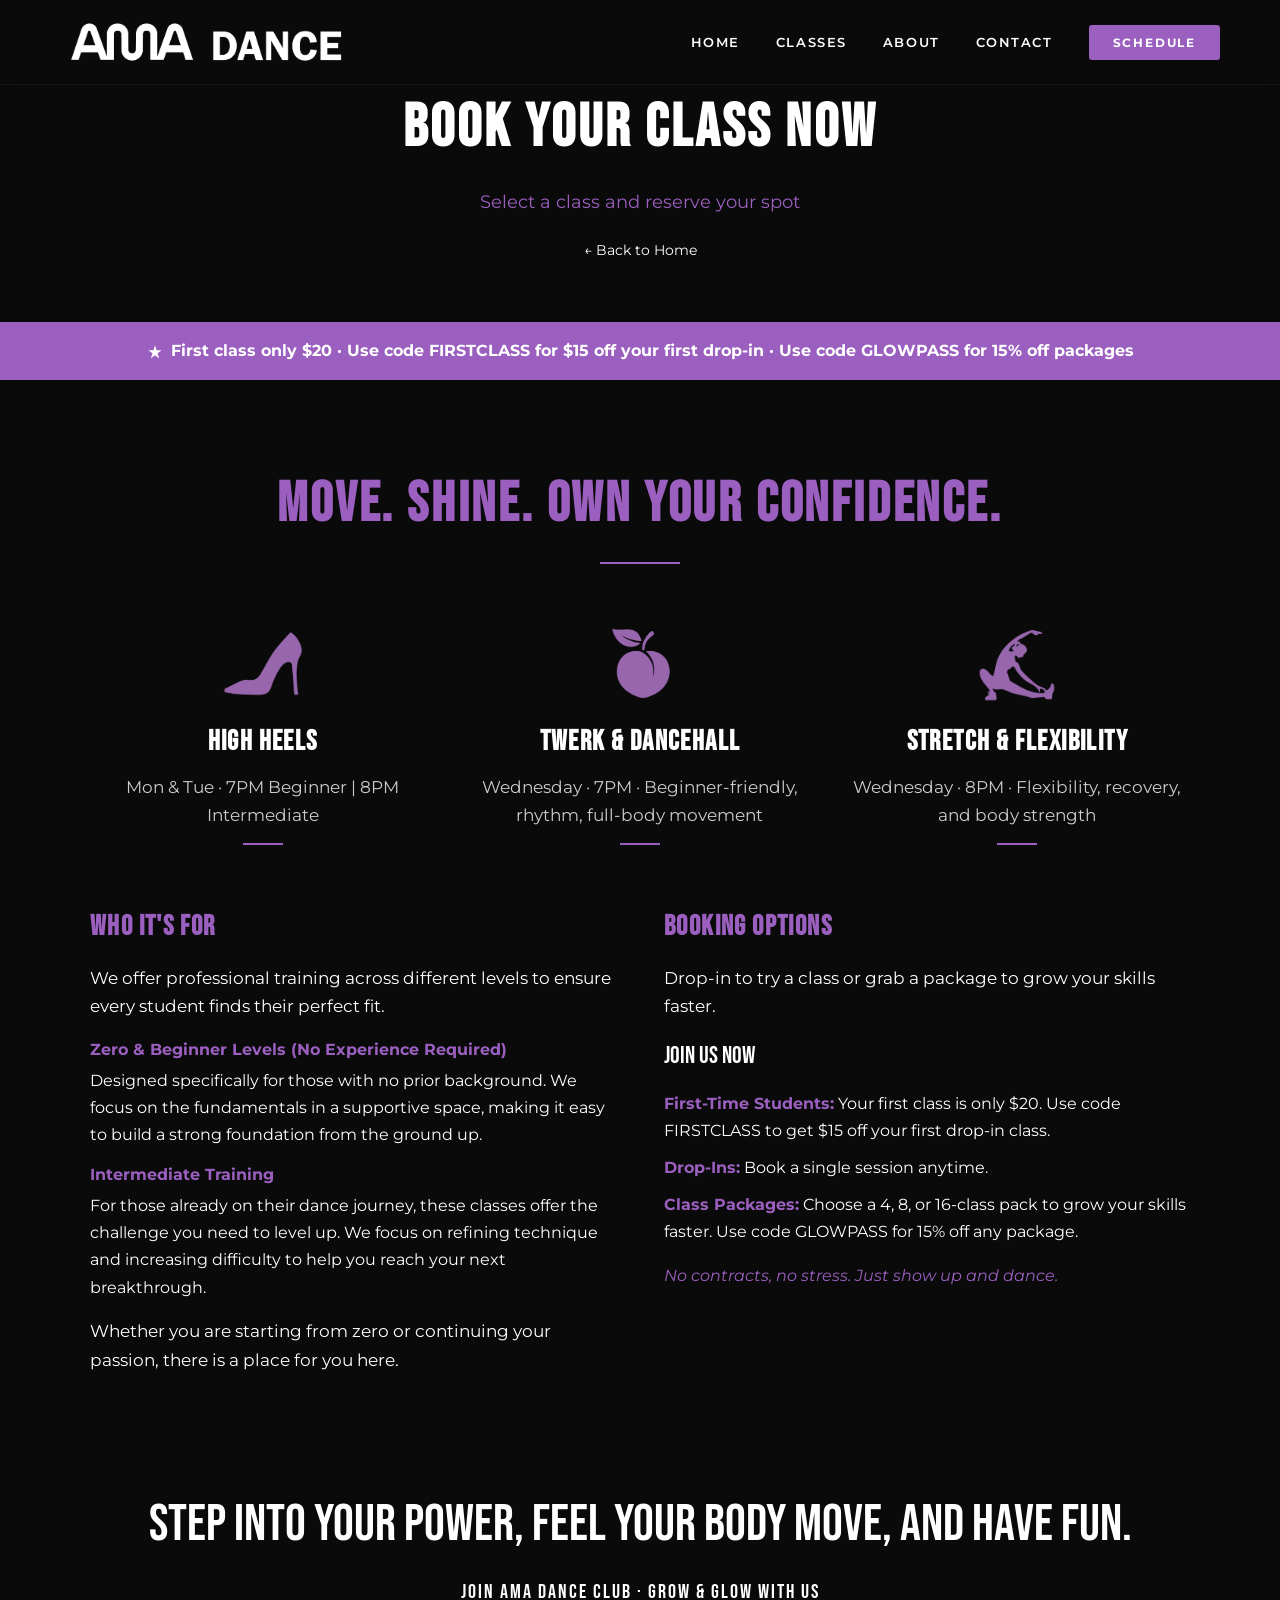
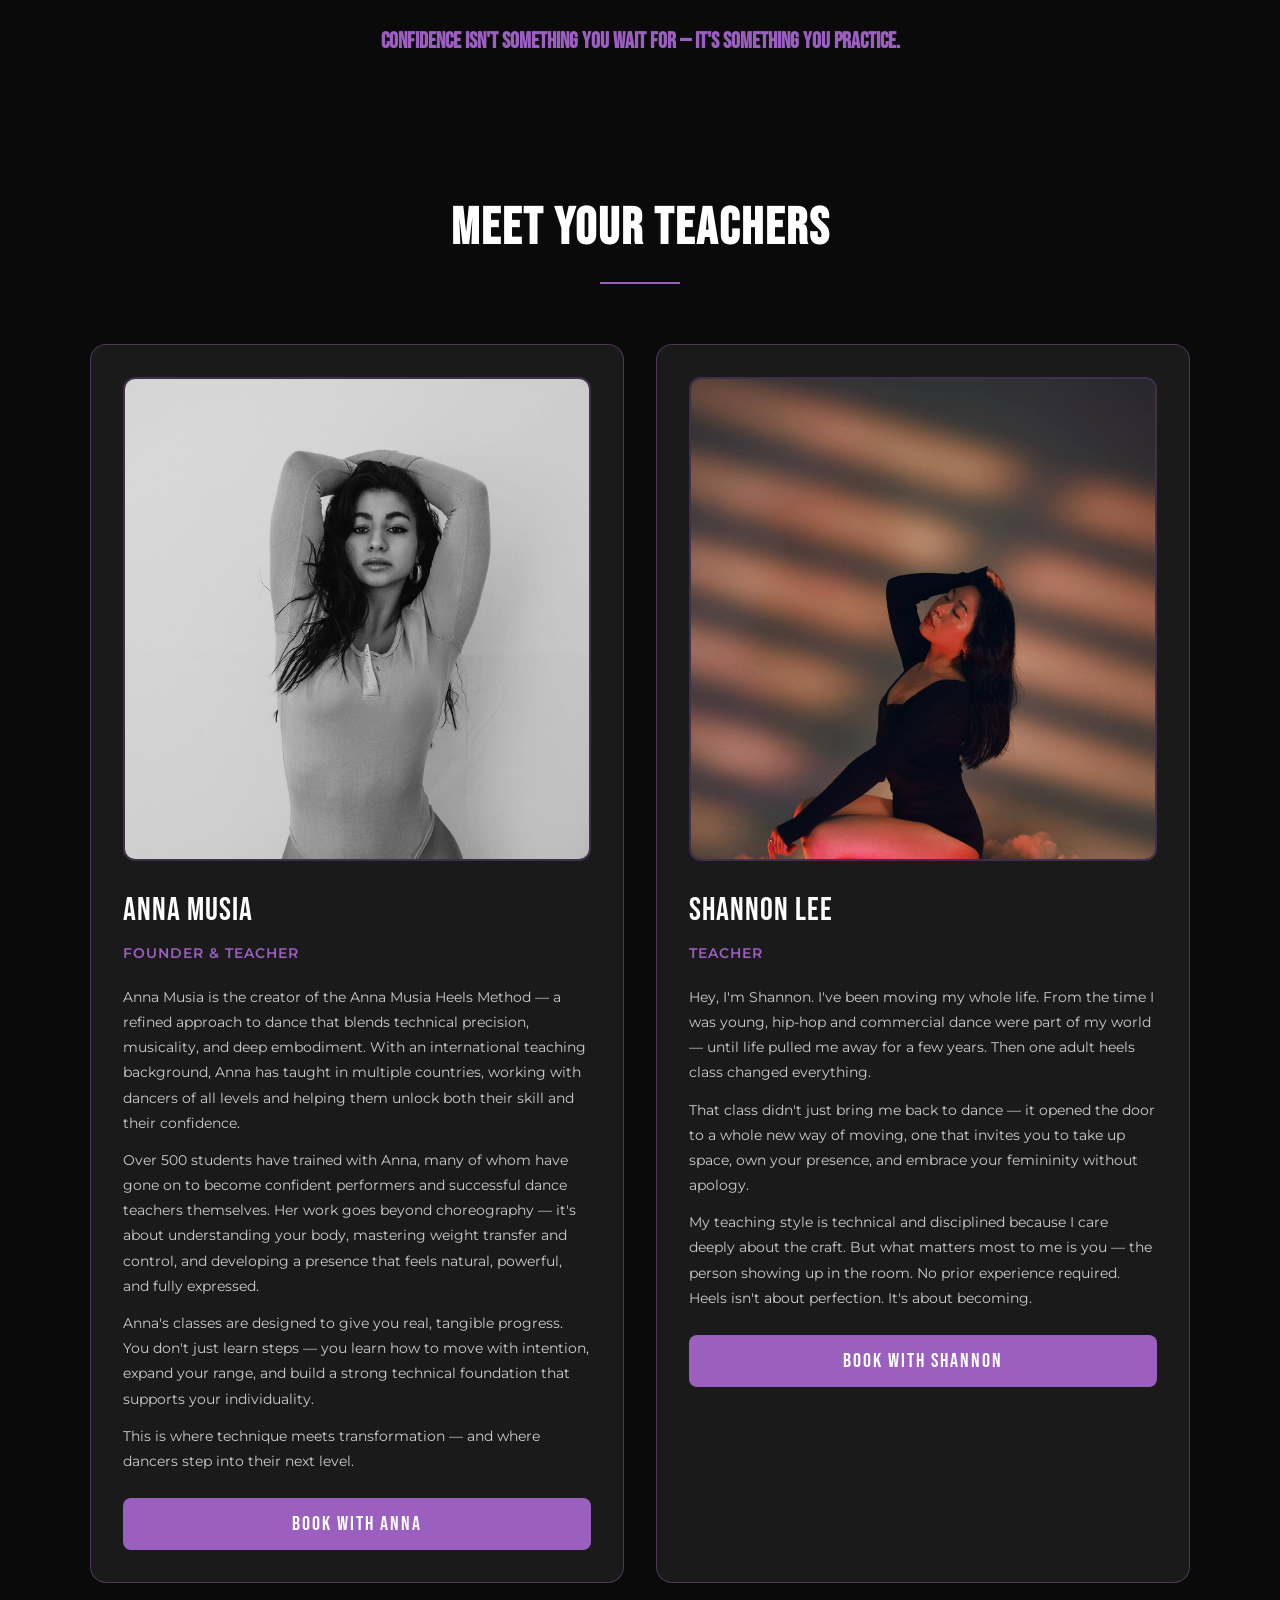
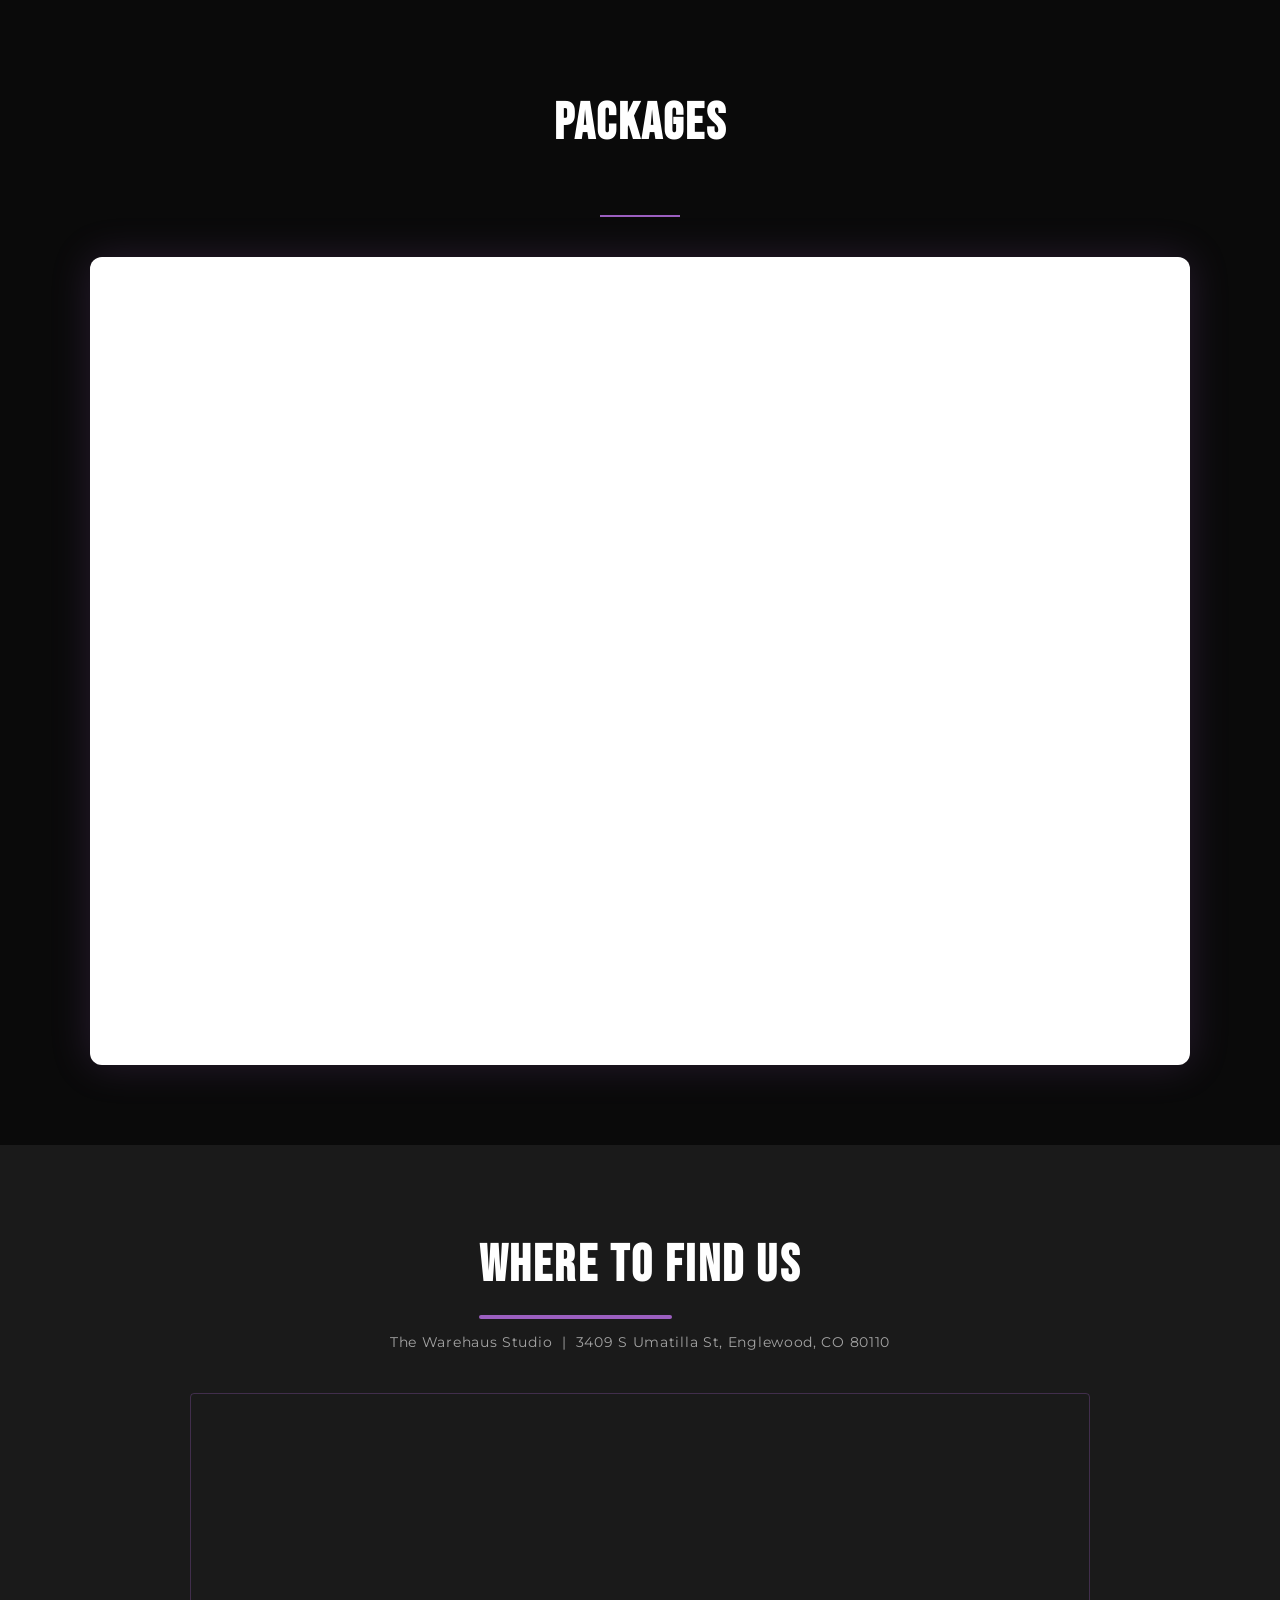
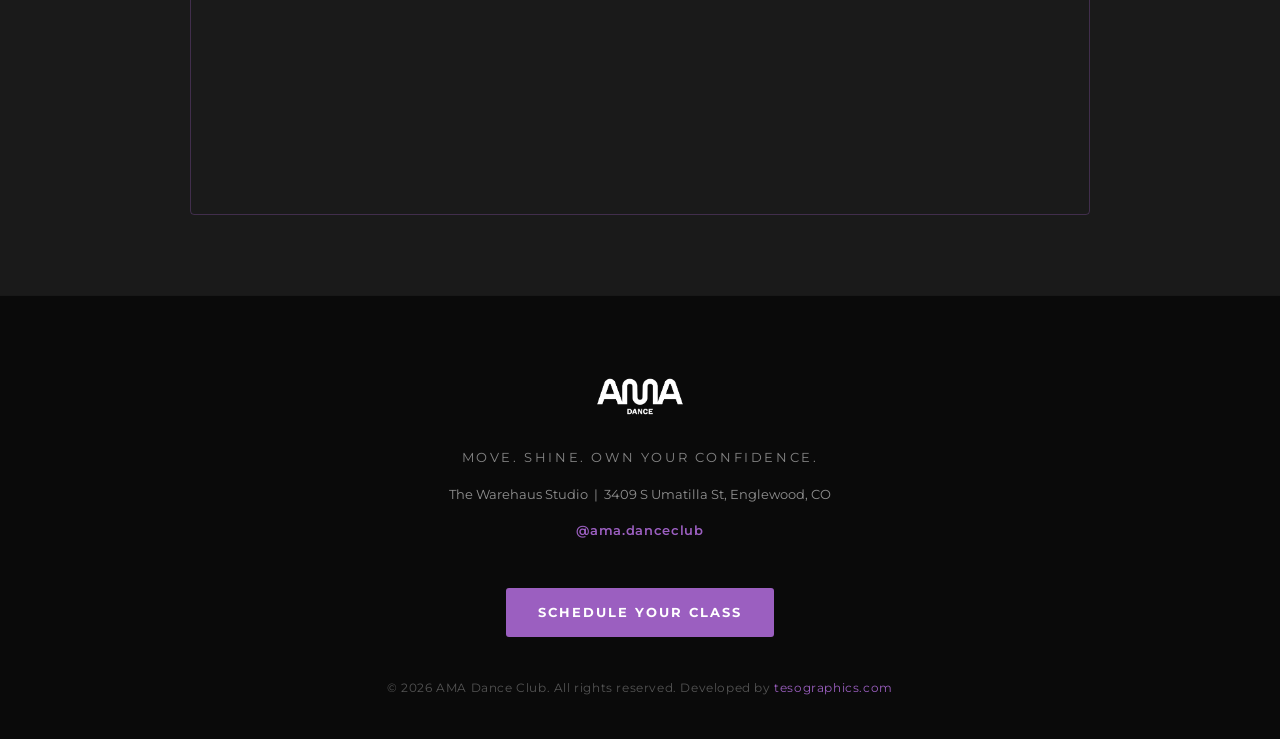
==== schedule.html @ 66df2973 "Fix teacher card photo sizing" ====
<!DOCTYPE html>
<html lang="en">
<head>
  <!-- Google tag (gtag.js) -->
  <script async src="https://www.googletagmanager.com/gtag/js?id=G-9VJ9X3PDHH"></script>
  <script>
    window.dataLayer = window.dataLayer || [];
    function gtag(){dataLayer.push(arguments);}
    gtag('js', new Date());
    gtag('config', 'G-9VJ9X3PDHH');
  </script>
  <meta charset="UTF-8" />
  <meta name="viewport" content="width=device-width, initial-scale=1.0" />
  <meta name="description" content="AMA Dance Schedule & Pricing — Book your High Heels, Twerk, Dancehall or Stretch class in Englewood, CO." />
  <title>Schedule & Pricing | AMA Dance</title>
  <link rel="icon" type="image/png" href="assets/AMA LOGO WHITE.png" />
  <link rel="preconnect" href="https://fonts.googleapis.com" />
  <link rel="preconnect" href="https://fonts.gstatic.com" crossorigin />
  <link href="https://fonts.googleapis.com/css2?family=Bebas+Neue&family=Montserrat:wght@300;400;500;600;700&display=swap" rel="stylesheet" />
  <link rel="stylesheet" href="css/style.css" />
</head>
<body>

  <!-- ========================
       NAVBAR
  ========================= -->
  <nav class="navbar" id="navbar">
    <a class="nav-logo" href="index.html">
      <img src="assets/AMA LOGO WHITE 1line.png" alt="AMA Dance" class="logo-desktop">
      <img src="assets/AMA LOGO WHITE.png" alt="AMA Dance" class="logo-mobile">
    </a>
    <ul class="nav-links" id="navLinks">
      <li><a href="index.html#home">Home</a></li>
      <li><a href="index.html#classes">Classes</a></li>
      <li><a href="index.html#about">About</a></li>
      <li><a href="index.html#contact">Contact</a></li>
      <li><a href="schedule.html" class="btn-schedule">Schedule</a></li>
    </ul>
    <div class="hamburger" id="hamburger" aria-label="Open menu" role="button" tabindex="0">
      <span></span>
      <span></span>
      <span></span>
    </div>
  </nav>

  <!-- ========================
       HERO SECTION
  ========================= -->
  <div style="background:#0a0a0a; text-align:center; padding:80px 20px 60px;">
    <h1 style="font-family:'Bebas Neue',sans-serif; color:#fff; font-size:60px; margin:0 0 12px;">BOOK YOUR CLASS NOW</h1>
    <p style="font-family:'Montserrat',sans-serif; color:#9b5fc0; font-size:18px; margin:0 0 20px;">Select a class and reserve your spot</p>
    <a href="index.html" style="font-family:'Montserrat',sans-serif; color:#fff; font-size:14px; text-decoration:none;">← Back to Home</a>
  </div>

  <!-- ========================
       PROMO BANNER
  ========================= -->
  <div style="background:#9b5fc0; text-align:center; padding:16px 20px;">
    <p style="font-family:'Montserrat',sans-serif; color:#fff; font-weight:700; font-size:16px; margin:0;"><svg xmlns="http://www.w3.org/2000/svg" viewBox="0 0 24 24" width="16" height="16" fill="white" style="vertical-align:middle; margin-right:8px;">
  <path d="M12 2l2.4 7.4H22l-6.2 4.5 2.4 7.4L12 17l-6.2 4.3 2.4-7.4L2 9.4h7.6z"/>
</svg>First class only $20 · Use code FIRSTCLASS for $15 off your first drop-in · Use code GLOWPASS for 15% off packages</p>
  </div>

  <!-- ========================
       INFO SECTION
  ========================= -->
  <style>
    .info-tagline { font-size: 56px; }
    .info-col-title { font-size: 28px; }
    .info-col-body { font-size: 17px; }
    .info-row3-title { font-size: 28px; }
    .info-row3-body { font-size: 17px; }
    .info-closing-large { font-size: 52px; }
    @media (max-width: 640px) {
      .info-tagline { font-size: 36px; }
      .info-col-title { font-size: 22px; }
      .info-col-body { font-size: 15px; }
      .info-row3-title { font-size: 22px; }
      .info-row3-body { font-size: 15px; }
      .info-closing-large { font-size: 32px; }
    }
  </style>

  <section style="background:#0a0a0a; padding:80px 40px;">
    <div style="max-width:1100px; margin:0 auto;">

      <!-- Row 1: Tagline -->
      <div style="text-align:center; margin-bottom:60px;">
        <h2 class="info-tagline" style="font-family:'Bebas Neue',sans-serif; color:#9b5fc0; margin:0 0 12px;">Move. Shine. Own Your Confidence.</h2>
        <div style="width:80px; height:2px; background:#9b5fc0; margin:0 auto;"></div>
      </div>

      <!-- Row 2: Three class columns -->
      <div style="display:flex; gap:32px; margin-bottom:60px; flex-wrap:wrap;">

        <div style="flex:1; min-width:220px; text-align:center;">
          <div style="margin-bottom:16px; display:flex; justify-content:center;">
            <img src="assets/HIGH HEELS.png" alt="High Heels" class="class-icon">
          </div>
          <h3 class="info-col-title" style="font-family:'Bebas Neue',sans-serif; color:#fff; margin:0 0 10px;">HIGH HEELS</h3>
          <p class="info-col-body" style="font-family:'Montserrat',sans-serif; font-weight:400; color:#ccc; margin:0 0 14px;">Mon &amp; Tue · 7PM Beginner | 8PM Intermediate</p>
          <div style="width:40px; height:2px; background:#9b5fc0; margin:0 auto;"></div>
        </div>

        <div style="flex:1; min-width:220px; text-align:center;">
          <div style="margin-bottom:16px; display:flex; justify-content:center;">
            <img src="assets/TWERK & DANCEHALL.png" alt="Twerk and Dancehall" class="class-icon">
          </div>
          <h3 class="info-col-title" style="font-family:'Bebas Neue',sans-serif; color:#fff; margin:0 0 10px;">TWERK &amp; DANCEHALL</h3>
          <p class="info-col-body" style="font-family:'Montserrat',sans-serif; font-weight:400; color:#ccc; margin:0 0 14px;">Wednesday · 7PM · Beginner-friendly, rhythm, full-body movement</p>
          <div style="width:40px; height:2px; background:#9b5fc0; margin:0 auto;"></div>
        </div>

        <div style="flex:1; min-width:220px; text-align:center;">
          <div style="margin-bottom:16px; display:flex; justify-content:center;">
            <img src="assets/STRETCH & FLEXIBILITY.png" alt="Stretch and Flexibility" class="class-icon">
          </div>
          <h3 class="info-col-title" style="font-family:'Bebas Neue',sans-serif; color:#fff; margin:0 0 10px;">STRETCH &amp; FLEXIBILITY</h3>
          <p class="info-col-body" style="font-family:'Montserrat',sans-serif; font-weight:400; color:#ccc; margin:0 0 14px;">Wednesday · 8PM · Flexibility, recovery, and body strength</p>
          <div style="width:40px; height:2px; background:#9b5fc0; margin:0 auto;"></div>
        </div>

      </div>

      <!-- Row 3: Two columns -->
      <div style="display:flex; gap:48px; margin-bottom:60px; flex-wrap:wrap;">

        <div style="flex:1; min-width:240px;">
          <h4 class="info-row3-title" style="font-family:'Bebas Neue',sans-serif; color:#9b5fc0; margin:0 0 14px;">WHO IT'S FOR</h4>
          <p class="info-row3-body" style="font-family:'Montserrat',sans-serif; font-weight:400; color:#fff; line-height:1.7; margin:0 0 16px;">We offer professional training across different levels to ensure every student finds their perfect fit.</p>
          <ul style="list-style:none; padding:0; margin:0 0 16px;">
            <li style="margin-bottom:14px;">
              <span style="font-family:'Montserrat',sans-serif; font-weight:700; color:#9b5fc0;">Zero &amp; Beginner Levels (No Experience Required)</span>
              <p style="font-family:'Montserrat',sans-serif; font-weight:400; color:#fff; line-height:1.7; margin:4px 0 0;">Designed specifically for those with no prior background. We focus on the fundamentals in a supportive space, making it easy to build a strong foundation from the ground up.</p>
            </li>
            <li style="margin-bottom:14px;">
              <span style="font-family:'Montserrat',sans-serif; font-weight:700; color:#9b5fc0;">Intermediate Training</span>
              <p style="font-family:'Montserrat',sans-serif; font-weight:400; color:#fff; line-height:1.7; margin:4px 0 0;">For those already on their dance journey, these classes offer the challenge you need to level up. We focus on refining technique and increasing difficulty to help you reach your next breakthrough.</p>
            </li>
          </ul>
          <p class="info-row3-body" style="font-family:'Montserrat',sans-serif; font-weight:400; color:#fff; line-height:1.7; margin:0;">Whether you are starting from zero or continuing your passion, there is a place for you here.</p>
        </div>

        <div style="flex:1; min-width:240px;">
          <h4 class="info-row3-title" style="font-family:'Bebas Neue',sans-serif; color:#9b5fc0; margin:0 0 14px;">BOOKING OPTIONS</h4>
          <p class="info-row3-body" style="font-family:'Montserrat',sans-serif; font-weight:400; color:#fff; line-height:1.7; margin:0 0 16px;">Drop-in to try a class or grab a package to grow your skills faster.</p>
          <p style="font-family:'Bebas Neue',sans-serif; color:#fff; font-size:24px; margin:0 0 14px;">JOIN US NOW</p>
          <ul style="list-style:none; padding:0; margin:0 0 16px;">
            <li style="margin-bottom:10px; font-family:'Montserrat',sans-serif; color:#fff; line-height:1.7;">
              <span style="font-weight:700; color:#9b5fc0;">First-Time Students:</span> Your first class is only $20. Use code FIRSTCLASS to get $15 off your first drop-in class.
            </li>
            <li style="margin-bottom:10px; font-family:'Montserrat',sans-serif; color:#fff; line-height:1.7;">
              <span style="font-weight:700; color:#9b5fc0;">Drop-Ins:</span> Book a single session anytime.
            </li>
            <li style="margin-bottom:10px; font-family:'Montserrat',sans-serif; color:#fff; line-height:1.7;">
              <span style="font-weight:700; color:#9b5fc0;">Class Packages:</span> Choose a 4, 8, or 16-class pack to grow your skills faster. Use code GLOWPASS for 15% off any package.
            </li>
          </ul>
          <p style="font-family:'Montserrat',sans-serif; font-style:italic; color:#9b5fc0; line-height:1.7; margin:0;">No contracts, no stress. Just show up and dance.</p>
        </div>

      </div>

      <!-- Row 4: Closing statement -->
      <div style="background:#0a0a0a; text-align:center; padding:48px 20px; margin:0 -40px -80px;">
        <p class="info-closing-large" style="font-family:'Bebas Neue',sans-serif; color:#fff; margin:0 0 10px;">Step into your power, feel your body move, and have fun.</p>
        <p style="font-family:'Bebas Neue',sans-serif; color:#fff; font-size:20px; letter-spacing:2px; margin:0 0 16px;">JOIN AMA DANCE CLUB · GROW &amp; GLOW WITH US</p>
        <p style="font-family:'Bebas Neue',sans-serif; color:#9b5fc0; font-size:22px; font-weight:700; margin:0;">CONFIDENCE ISN'T SOMETHING YOU WAIT FOR — IT'S SOMETHING YOU PRACTICE.</p>
      </div>

    </div>
  </section>

  <!-- ========================
       MEET YOUR TEACHERS
  ========================= -->
  <style>
    .teachers-section {
      background: #0a0a0a;
      padding: 80px 40px 40px;
    }
    .teachers-title {
      font-family: 'Bebas Neue', sans-serif;
      color: #fff;
      font-size: 52px;
      text-align: center;
      margin: 0 0 12px;
      letter-spacing: 2px;
    }
    .teachers-divider {
      width: 80px;
      height: 2px;
      background: #9b5fc0;
      margin: 0 auto 60px;
    }
    .teachers-grid {
      display: flex;
      gap: 32px;
      max-width: 1100px;
      margin: 0 auto;
      flex-wrap: wrap;
    }
    .teacher-card {
      flex: 1;
      min-width: 280px;
      background: #1a1a1a;
      border: 1px solid rgba(155, 95, 192, 0.4);
      border-radius: 16px;
      overflow: visible;
      display: flex;
      flex-direction: column;
    }
    .teacher-card-inner {
      padding: 32px;
    }
    .teacher-photo-wrap {
      width: 100%;
      overflow: hidden;
      border-radius: 12px;
      margin-bottom: 24px;
      border: 2px solid rgba(155, 95, 192, 0.3);
      transition: box-shadow 0.3s ease;
    }
    .teacher-photo-wrap:hover {
      box-shadow: 0 0 20px rgba(155, 95, 192, 0.5);
    }
    .teacher-photo-wrap img {
      width: 100%;
      height: 480px;
      object-fit: cover;
      object-position: center top;
      display: block;
    }
    .teacher-name {
      font-family: 'Bebas Neue', sans-serif;
      color: #fff;
      font-size: 32px;
      margin: 0 0 6px;
      letter-spacing: 1px;
    }
    .teacher-label {
      font-family: 'Montserrat', sans-serif;
      color: #9b5fc0;
      font-size: 14px;
      font-weight: 600;
      text-transform: uppercase;
      letter-spacing: 1px;
      margin: 0 0 20px;
    }
    .teacher-bio {
      font-family: 'Montserrat', sans-serif;
      color: #ccc;
      font-size: 14px;
      line-height: 1.8;
      margin: 0 0 12px;
    }
    .teacher-btn {
      display: block;
      width: 100%;
      padding: 14px;
      background: #9b5fc0;
      color: #fff;
      font-family: 'Bebas Neue', sans-serif;
      font-size: 20px;
      letter-spacing: 2px;
      text-align: center;
      border: none;
      border-radius: 8px;
      cursor: pointer;
      margin-top: 24px;
      transition: background 0.2s ease;
    }
    .teacher-btn:hover {
      background: #7d4aa0;
    }
    .teacher-embed-wrap {
      max-height: 0;
      overflow: hidden;
      transition: max-height 0.5s ease;
      border-top: 0px solid rgba(155, 95, 192, 0.3);
    }
    .teacher-embed-wrap.open {
      max-height: 900px;
      border-top: 1px solid rgba(155, 95, 192, 0.3);
    }
    .teacher-embed-wrap iframe {
      display: block;
    }
    .packages-section {
      background: #0a0a0a;
      padding: 60px 40px 80px;
    }
    .packages-title {
      font-family: 'Bebas Neue', sans-serif;
      color: #fff;
      font-size: 52px;
      text-align: center;
      margin: 0 0 12px;
      letter-spacing: 2px;
    }
    .packages-divider {
      width: 80px;
      height: 2px;
      background: #9b5fc0;
      margin: 0 auto 40px;
    }
    @media (max-width: 640px) {
      .teachers-section { padding: 60px 20px 30px; }
      .teachers-title { font-size: 36px; }
      .packages-section { padding: 40px 20px 60px; }
      .packages-title { font-size: 36px; }
    }
  </style>

  <section class="teachers-section">
    <h2 class="teachers-title">MEET YOUR TEACHERS</h2>
    <div class="teachers-divider"></div>
    <div class="teachers-grid">

      <!-- Anna's Card -->
      <div class="teacher-card">
        <div class="teacher-card-inner">
          <div class="teacher-photo-wrap">
            <img src="assets/media/founder-a.jpeg" alt="Anna Musia" />
          </div>
          <p class="teacher-name">Anna Musia</p>
          <p class="teacher-label">Founder &amp; Teacher</p>
          <p class="teacher-bio">Anna Musia is the creator of the Anna Musia Heels Method — a refined approach to dance that blends technical precision, musicality, and deep embodiment. With an international teaching background, Anna has taught in multiple countries, working with dancers of all levels and helping them unlock both their skill and their confidence.</p>
          <p class="teacher-bio">Over 500 students have trained with Anna, many of whom have gone on to become confident performers and successful dance teachers themselves. Her work goes beyond choreography — it's about understanding your body, mastering weight transfer and control, and developing a presence that feels natural, powerful, and fully expressed.</p>
          <p class="teacher-bio">Anna's classes are designed to give you real, tangible progress. You don't just learn steps — you learn how to move with intention, expand your range, and build a strong technical foundation that supports your individuality.</p>
          <p class="teacher-bio">This is where technique meets transformation — and where dancers step into their next level.</p>
          <button class="teacher-btn" onclick="toggleEmbed('anna')">BOOK WITH ANNA</button>
        </div>
        <div class="teacher-embed-wrap" id="embed-anna">
          <iframe src="https://app.acuityscheduling.com/schedule.php?owner=38495537&calendarID=13605574&ref=embedded_csp" title="Schedule Appointment" width="100%" height="800" frameBorder="0" allow="payment"></iframe>
          <script src="https://embed.acuityscheduling.com/js/embed.js" type="text/javascript"></script>
        </div>
      </div>

      <!-- Shannon's Card -->
      <div class="teacher-card">
        <div class="teacher-card-inner">
          <div class="teacher-photo-wrap">
            <img src="assets/media/shannon-lee.jpeg" alt="Shannon Lee" />
          </div>
          <p class="teacher-name">Shannon Lee</p>
          <p class="teacher-label">Teacher</p>
          <p class="teacher-bio">Hey, I'm Shannon. I've been moving my whole life. From the time I was young, hip-hop and commercial dance were part of my world — until life pulled me away for a few years. Then one adult heels class changed everything.</p>
          <p class="teacher-bio">That class didn't just bring me back to dance — it opened the door to a whole new way of moving, one that invites you to take up space, own your presence, and embrace your femininity without apology.</p>
          <p class="teacher-bio">My teaching style is technical and disciplined because I care deeply about the craft. But what matters most to me is you — the person showing up in the room. No prior experience required. Heels isn't about perfection. It's about becoming.</p>
          <button class="teacher-btn" onclick="toggleEmbed('shannon')">BOOK WITH SHANNON</button>
        </div>
        <div class="teacher-embed-wrap" id="embed-shannon">
          <iframe src="https://app.acuityscheduling.com/schedule.php?owner=38495537&calendarID=14054407&ref=embedded_csp" title="Schedule Appointment" width="100%" height="800" frameBorder="0" allow="payment"></iframe>
          <script src="https://embed.acuityscheduling.com/js/embed.js" type="text/javascript"></script>
        </div>
      </div>

    </div>
  </section>

  <script>
    function toggleEmbed(teacher) {
      var anna = document.getElementById('embed-anna');
      var shannon = document.getElementById('embed-shannon');
      if (teacher === 'anna') {
        var isOpen = anna.classList.contains('open');
        anna.classList.toggle('open', !isOpen);
        shannon.classList.remove('open');
      } else {
        var isOpen = shannon.classList.contains('open');
        shannon.classList.toggle('open', !isOpen);
        anna.classList.remove('open');
      }
    }
  </script>

  <!-- ========================
       PACKAGES
  ========================= -->
  <section class="packages-section">
    <h2 class="packages-title">PACKAGES</h2>
    <div class="packages-divider"></div>
    <div style="max-width:1100px; margin:0 auto; background:#fff; border-radius:12px; box-shadow:0 0 40px rgba(155,95,192,0.2); overflow:hidden;">
      <iframe src="https://app.acuityscheduling.com/catalog.php?owner=38495537" width="100%" height="800" frameBorder="0" allow="payment"></iframe>
      <script src="https://embed.acuityscheduling.com/js/embed.js" type="text/javascript"></script>
    </div>
  </section>

  <!-- ========================
       LOCATION
  ========================= -->
  <section class="location-section fade-in">
    <h2 class="accent-underline">Where to Find Us</h2>
    <p class="location-address">The Warehaus Studio &nbsp;|&nbsp; 3409 S Umatilla St, Englewood, CO 80110</p>
    <div class="map-embed">
      <iframe
        src="https://www.google.com/maps/embed?pb=!1m18!1m12!1m3!1d3073.5!2d-105.0089!3d39.6461!2m3!1f0!2f0!3f0!3m2!1i1024!2i768!4f13.1!3m3!1m2!1s0x0%3A0x0!2s3409+S+Umatilla+St%2C+Englewood%2C+CO+80110!5e0!3m2!1sen!2sus!4v1"
        width="100%"
        height="400"
        style="border:0; border-radius:12px;"
        allowfullscreen=""
        loading="lazy"
        referrerpolicy="no-referrer-when-downgrade"
        title="The Warehaus Studio location">
      </iframe>
    </div>
  </section>

  <!-- ========================
       FOOTER
  ========================= -->
  <footer class="footer">
    <img src="assets/AMA LOGO WHITE.png" alt="AMA Dance" class="footer-logo" />
    <p class="footer-tagline">Move. Shine. Own Your Confidence.</p>
    <p class="footer-location">The Warehaus Studio &nbsp;|&nbsp; 3409 S Umatilla St, Englewood, CO</p>
    <a href="https://www.instagram.com/ama.danceclub/" target="_blank" rel="noopener noreferrer" class="footer-ig">@ama.danceclub</a>
    <br />
    <a href="schedule.html" class="btn btn-primary" style="margin-top:20px;">Schedule Your Class</a>
    <p class="footer-copy">© 2026 AMA Dance Club. All rights reserved. Developed by <a href="https://tesographics.com" target="_blank" rel="noopener noreferrer" style="color:#9b5fc0;">tesographics.com</a></p>
  </footer>

  <script src="js/main.js"></script>
</body>
</html>
---- css/style.css ----
/* ============================
   AMA DANCE — Global Styles
   ============================ */

@import url('https://fonts.googleapis.com/css2?family=Bebas+Neue&family=Montserrat:wght@300;400;500;600;700&display=swap');

:root {
  --bg-primary: #0a0a0a;
  --bg-secondary: #1a1a1a;
  --accent: #9b5fc0;
  --accent-glow: rgba(155, 95, 192, 0.4);
  --text: #ffffff;
  --text-muted: #aaaaaa;
  --transition: 0.3s ease;
}

*, *::before, *::after {
  margin: 0;
  padding: 0;
  box-sizing: border-box;
}

html {
  scroll-behavior: smooth;
}

body {
  background-color: var(--bg-primary);
  color: var(--text);
  font-family: 'Montserrat', sans-serif;
  font-size: 16px;
  line-height: 1.6;
  overflow-x: hidden;
}

h1, h2, h3, h4 {
  font-family: 'Bebas Neue', sans-serif;
  letter-spacing: 0.05em;
}

a {
  color: inherit;
  text-decoration: none;
}

img {
  max-width: 100%;
  display: block;
}

/* ============================
   NAVBAR
   ============================ */

.navbar {
  position: fixed;
  top: 0;
  left: 0;
  width: 100%;
  z-index: 1000;
  padding: 18px 60px;
  display: flex;
  align-items: center;
  justify-content: space-between;
  background: rgba(10, 10, 10, 0.6);
  backdrop-filter: blur(8px);
  -webkit-backdrop-filter: blur(8px);
  border-bottom: 1px solid rgba(255,255,255,0.05);
  transition: background var(--transition), padding var(--transition);
}

.navbar.scrolled {
  background: rgba(10, 10, 10, 0.95);
  padding: 12px 60px;
}

.nav-logo img {
  height: 48px;
  width: auto;
}

.nav-links {
  display: flex;
  align-items: center;
  gap: 36px;
  list-style: none;
}

.nav-links a {
  font-family: 'Montserrat', sans-serif;
  font-size: 13px;
  font-weight: 600;
  letter-spacing: 0.12em;
  text-transform: uppercase;
  color: var(--text);
  position: relative;
  transition: color var(--transition);
}

.nav-links a::after {
  content: '';
  position: absolute;
  bottom: -4px;
  left: 0;
  width: 0;
  height: 2px;
  background: var(--accent);
  transition: width var(--transition);
}

.nav-links a:hover {
  color: var(--accent);
}

.nav-links a:hover::after {
  width: 100%;
}

.btn-schedule {
  background: var(--accent);
  color: var(--text) !important;
  padding: 10px 24px;
  border-radius: 3px;
  font-size: 12px !important;
  font-weight: 700 !important;
  letter-spacing: 0.15em !important;
  transition: background var(--transition), box-shadow var(--transition) !important;
}

.btn-schedule::after {
  display: none !important;
}

.btn-schedule:hover {
  background: #b370d8 !important;
  box-shadow: 0 0 18px var(--accent-glow) !important;
}

/* Hamburger */
.hamburger {
  display: none;
  flex-direction: column;
  gap: 5px;
  cursor: pointer;
  padding: 4px;
}

.hamburger span {
  display: block;
  width: 26px;
  height: 2px;
  background: var(--text);
  border-radius: 2px;
  transition: transform var(--transition), opacity var(--transition);
}

.hamburger.active span:nth-child(1) {
  transform: translateY(7px) rotate(45deg);
}
.hamburger.active span:nth-child(2) {
  opacity: 0;
}
.hamburger.active span:nth-child(3) {
  transform: translateY(-7px) rotate(-45deg);
}

/* Mobile nav */
@media (max-width: 768px) {
  .navbar {
    padding: 16px 24px;
  }

  .navbar.scrolled {
    padding: 12px 24px;
  }

  .hamburger {
    display: flex;
  }

  .nav-links {
    position: fixed;
    top: 0;
    right: -100%;
    width: 260px;
    height: 100vh;
    background: #111111;
    flex-direction: column;
    justify-content: center;
    gap: 32px;
    transition: right 0.4s ease;
    border-left: 1px solid rgba(155,95,192,0.2);
    padding: 40px 32px;
  }

  .nav-links.open {
    right: 0;
  }

  .nav-links a {
    font-size: 15px;
  }
}

/* ============================
   BUTTONS
   ============================ */

.btn {
  display: inline-block;
  padding: 14px 32px;
  min-height: 48px;
  font-family: 'Montserrat', sans-serif;
  font-size: 13px;
  font-weight: 700;
  letter-spacing: 0.15em;
  text-transform: uppercase;
  border-radius: 3px;
  cursor: pointer;
  transition: all var(--transition);
  border: none;
  text-align: center;
  -webkit-tap-highlight-color: transparent;
}

.btn-primary {
  background: var(--accent);
  color: #fff;
}

.btn-primary:hover {
  background: #b370d8;
  box-shadow: 0 0 24px var(--accent-glow);
  transform: translateY(-2px);
}

.btn-outline {
  background: transparent;
  color: #fff;
  border: 2px solid rgba(255,255,255,0.75);
}

.btn-outline:hover {
  border-color: var(--accent);
  color: var(--accent);
  box-shadow: 0 0 18px var(--accent-glow);
  transform: translateY(-2px);
}

/* ============================
   SECTION SHARED
   ============================ */

section {
  padding: 100px 60px;
}

.section-label {
  font-family: 'Montserrat', sans-serif;
  font-size: 12px;
  font-weight: 700;
  letter-spacing: 0.25em;
  text-transform: uppercase;
  color: var(--accent);
  margin-bottom: 12px;
}

.section-title {
  font-family: 'Bebas Neue', sans-serif;
  font-size: clamp(40px, 6vw, 72px);
  line-height: 1.05;
  margin-bottom: 24px;
}

.accent-underline {
  display: inline-block;
  position: relative;
}

.accent-underline::after {
  content: '';
  display: block;
  width: 60%;
  height: 4px;
  background: var(--accent);
  margin-top: 8px;
  border-radius: 2px;
}

/* Fade-in animation */
.fade-in {
  opacity: 0;
  transform: translateY(30px);
  transition: opacity 0.7s ease, transform 0.7s ease;
}

.fade-in.visible {
  opacity: 1;
  transform: translateY(0);
}

@media (max-width: 768px) {
  section {
    padding: 70px 24px;
  }
}

/* ============================
   HERO
   ============================ */

.hero {
  position: relative;
  height: 100vh;
  min-height: 600px;
  display: flex;
  align-items: center;
  justify-content: center;
  text-align: center;
  overflow: hidden;
  padding: 0;
}

.hero-video {
  position: absolute;
  inset: 0;
  width: 100%;
  height: 100%;
  object-fit: cover;
  z-index: 0;
}

.hero-overlay {
  position: absolute;
  inset: 0;
  background: rgba(0, 0, 0, 0.55);
  z-index: 1;
}

.hero-content {
  position: relative;
  z-index: 2;
  max-width: 700px;
  padding: 0 24px;
}

.hero-logo {
  width: 140px;
  margin: 0 auto 28px;
}

.hero-tagline {
  font-family: 'Bebas Neue', sans-serif;
  font-size: clamp(42px, 7vw, 80px);
  letter-spacing: 0.04em;
  line-height: 1;
  margin-bottom: 16px;
  text-shadow: 0 2px 20px rgba(0,0,0,0.5);
}

.hero-subtext {
  font-family: 'Montserrat', sans-serif;
  font-size: 14px;
  font-weight: 500;
  letter-spacing: 0.3em;
  text-transform: uppercase;
  color: rgba(255,255,255,0.75);
  margin-bottom: 40px;
}

.hero-buttons {
  display: flex;
  gap: 16px;
  justify-content: center;
  flex-wrap: wrap;
}

/* ============================
   ABOUT
   ============================ */

.about {
  background-color: var(--bg-secondary);
  background-image:
    linear-gradient(rgba(10, 10, 10, 0.78), rgba(10, 10, 10, 0.78)),
    url('../assets/media/black-seda.png');
  background-size: cover;
  background-position: center;
  background-attachment: fixed;
}

.about-inner {
  max-width: 1200px;
  margin: 0 auto;
  display: grid;
  grid-template-columns: 1fr 1fr;
  gap: 72px;
  align-items: center;
}

.about-body {
  font-size: 16px;
  font-weight: 400;
  color: rgba(255,255,255,0.8);
  line-height: 1.8;
  margin-bottom: 0;
}

.about-image-wrap {
  position: relative;
  overflow: hidden;
  border-radius: 2px;
}

.about-image-wrap img {
  width: 100%;
  height: 620px;
  object-fit: cover;
  object-position: center top;
  filter: grayscale(100%);
  border-radius: 2px;
  transition: filter 0.5s ease;
  will-change: transform;
  position: relative;
  z-index: 1;
}

.about-image-wrap img:hover {
  filter: grayscale(40%);
}

.about-image-wrap::before {
  content: '';
  position: absolute;
  inset: -8px -8px 8px 8px;
  border: 2px solid var(--accent);
  border-radius: 2px;
  z-index: 0;
}

@media (max-width: 900px) {
  .about-inner {
    grid-template-columns: 1fr;
    gap: 48px;
  }

  .about-image-wrap img {
    height: 380px;
  }

  .about-image-wrap::before {
    display: none;
  }
}

@media (max-width: 768px) {
  .about-image-wrap img {
    transform: none !important;
  }
}

/* ============================
   CLASSES
   ============================ */

.classes {
  background: var(--bg-primary);
  text-align: center;
}

.classes-grid {
  max-width: 1200px;
  margin: 60px auto 0;
  display: grid;
  grid-template-columns: repeat(3, 1fr);
  gap: 28px;
}

.class-card {
  background: var(--bg-secondary);
  border: 1px solid rgba(255,255,255,0.06);
  border-radius: 4px;
  padding: 40px 32px;
  text-align: center;
  transition: border-color var(--transition), box-shadow var(--transition), transform var(--transition);
}

.class-card:hover {
  border-color: var(--accent);
  box-shadow: 0 0 30px var(--accent-glow);
  transform: translateY(-4px);
}

.class-number {
  font-family: 'Bebas Neue', sans-serif;
  font-size: 56px;
  color: rgba(155, 95, 192, 0.2);
  line-height: 1;
  margin-bottom: 16px;
}

.class-title {
  font-family: 'Bebas Neue', sans-serif;
  font-size: 28px;
  letter-spacing: 0.05em;
  margin-bottom: 12px;
}

.class-desc {
  font-size: 14px;
  color: rgba(255,255,255,0.7);
  line-height: 1.7;
  margin-bottom: 20px;
}

.class-schedule {
  font-size: 12px;
  font-weight: 700;
  letter-spacing: 0.15em;
  text-transform: uppercase;
  color: var(--accent);
  margin-bottom: 28px;
  padding: 8px 0;
  border-top: 1px solid rgba(155,95,192,0.2);
  border-bottom: 1px solid rgba(155,95,192,0.2);
}

@media (max-width: 900px) {
  .classes-grid {
    grid-template-columns: 1fr;
    max-width: 480px;
  }
}

/* ============================
   FOUNDER
   ============================ */

.founder {
  background-color: var(--bg-secondary);
  background-image:
    linear-gradient(rgba(10, 10, 10, 0.72), rgba(10, 10, 10, 0.72)),
    url('../assets/media/purple-background.jpg');
  background-size: cover;
  background-position: center;
  background-attachment: fixed;
}

.founder-inner {
  max-width: 1200px;
  margin: 0 auto;
  display: grid;
  grid-template-columns: 1fr 1fr;
  gap: 72px;
  align-items: center;
}

.founder-image-wrap {
  position: relative;
  overflow: hidden;
  border-radius: 2px;
}

.founder-image-wrap img {
  width: 100%;
  height: 680px;
  object-fit: cover;
  object-position: center top;
  border-radius: 2px;
  position: relative;
  z-index: 1;
  will-change: transform;
}

.founder-image-wrap::after {
  content: '';
  position: absolute;
  inset: 8px -8px -8px 8px;
  border: 2px solid var(--accent);
  border-radius: 2px;
  z-index: 0;
}

.founder-label {
  font-size: 11px;
  font-weight: 700;
  letter-spacing: 0.3em;
  text-transform: uppercase;
  color: var(--accent);
  margin-bottom: 12px;
}

.founder-name {
  font-family: 'Bebas Neue', sans-serif;
  font-size: clamp(48px, 6vw, 72px);
  line-height: 1;
  margin-bottom: 24px;
}

.founder-bio {
  font-size: 15px;
  color: rgba(255,255,255,0.8);
  line-height: 1.85;
  margin-bottom: 28px;
}

.founder-tagline {
  font-family: 'Bebas Neue', sans-serif;
  font-size: 22px;
  color: var(--accent);
  letter-spacing: 0.06em;
}

@media (max-width: 900px) {
  .founder-inner {
    grid-template-columns: 1fr;
    gap: 48px;
  }

  .founder-image-wrap img {
    height: 420px;
  }

  .founder-image-wrap::after {
    display: none;
  }
}

@media (max-width: 768px) {
  .founder-image-wrap img {
    transform: none !important;
  }
}

/* ============================
   GALLERY / COMMUNITY
   ============================ */

.gallery {
  padding: 0;
  position: relative;
  overflow: hidden;
}

.gallery-banner {
  position: relative;
  width: 100%;
  min-height: 480px;
  display: flex;
  flex-direction: column;
  align-items: center;
  justify-content: center;
}

.gallery-banner img {
  position: absolute;
  left: 0;
  top: 0;
  width: 100%;
  height: 100%;
  object-fit: cover;
  object-position: center 70%;
  will-change: transform;
}

.gallery-overlay {
  position: absolute;
  inset: 0;
  background: rgba(0,0,0,0.6);
}

.gallery-content {
  position: relative;
  z-index: 2;
  text-align: center;
  padding: 80px 24px;
}

.gallery-content h2 {
  font-family: 'Bebas Neue', sans-serif;
  font-size: clamp(48px, 8vw, 96px);
  letter-spacing: 0.05em;
  margin-bottom: 20px;
}

.instagram-link {
  display: inline-flex;
  align-items: center;
  gap: 10px;
  font-size: 15px;
  font-weight: 600;
  letter-spacing: 0.08em;
  color: rgba(255,255,255,0.85);
  border: 1px solid rgba(255,255,255,0.25);
  padding: 12px 28px;
  border-radius: 40px;
  transition: all var(--transition);
}

.instagram-link:hover {
  border-color: var(--accent);
  color: var(--accent);
  box-shadow: 0 0 20px var(--accent-glow);
}

.instagram-link svg {
  width: 18px;
  height: 18px;
}

/* ============================
   FOOTER
   ============================ */

.footer {
  position: relative;
  background: var(--bg-primary);
  border-top: 1px solid rgba(255,255,255,0.06);
  padding: 70px 60px 40px;
  text-align: center;
  overflow: hidden;
}

.footer::before {
  content: '';
  position: absolute;
  inset: 0;
  background: url('../assets/footer-bg.png') center bottom / cover no-repeat;
  background-attachment: fixed;
  opacity: 0.18;
  pointer-events: none;
  mix-blend-mode: screen;
}

.footer-logo {
  width: 100px;
  margin: 0 auto 20px;
}

.footer-tagline {
  font-size: 13px;
  letter-spacing: 0.2em;
  text-transform: uppercase;
  color: rgba(255,255,255,0.5);
  margin-bottom: 16px;
}

.footer-location {
  font-size: 13px;
  color: rgba(255,255,255,0.55);
  margin-bottom: 12px;
}

.footer-ig {
  display: inline-block;
  font-size: 13px;
  font-weight: 600;
  color: var(--accent);
  letter-spacing: 0.05em;
  margin-bottom: 28px;
  transition: color var(--transition);
}

.footer-ig:hover {
  color: #c987e8;
}

.footer .btn {
  margin-bottom: 40px;
}

.footer-copy {
  font-size: 12px;
  color: rgba(255,255,255,0.3);
  letter-spacing: 0.05em;
  line-height: 1.8;
}

.footer-teso {
  color: rgba(255,255,255,0.45);
  text-decoration: none;
  transition: color var(--transition);
}

.footer-teso:hover {
  color: var(--accent);
}

@media (max-width: 768px) {
  .footer {
    padding: 60px 24px 32px;
  }
}

/* ============================
   SCHEDULE PAGE
   ============================ */

.page-hero {
  padding: 160px 60px 80px;
  text-align: center;
  background: var(--bg-primary);
}

.page-hero h1 {
  font-size: clamp(48px, 8vw, 96px);
  line-height: 1;
}

.page-hero p {
  font-size: 14px;
  letter-spacing: 0.2em;
  text-transform: uppercase;
  color: rgba(255,255,255,0.5);
  margin-top: 16px;
}

/* Schedule Table */
.schedule-section {
  background: var(--bg-secondary);
  padding: 80px 60px;
}

.schedule-section h2 {
  font-size: clamp(32px, 4vw, 52px);
  margin-bottom: 40px;
  text-align: center;
}

.schedule-table-wrap {
  max-width: 900px;
  margin: 0 auto;
  overflow-x: auto;
}

.schedule-table {
  width: 100%;
  border-collapse: collapse;
  font-size: 14px;
}

.schedule-table thead {
  background: var(--accent);
}

.schedule-table th {
  padding: 14px 20px;
  text-align: left;
  font-family: 'Montserrat', sans-serif;
  font-size: 11px;
  font-weight: 700;
  letter-spacing: 0.2em;
  text-transform: uppercase;
}

.schedule-table td {
  padding: 16px 20px;
  border-bottom: 1px solid rgba(255,255,255,0.06);
  color: rgba(255,255,255,0.85);
  vertical-align: middle;
}

.schedule-table tbody tr {
  transition: background var(--transition);
}

.schedule-table tbody tr:hover {
  background: rgba(155,95,192,0.08);
}

.price-badge {
  display: inline-block;
  background: rgba(155,95,192,0.2);
  color: var(--accent);
  padding: 4px 12px;
  border-radius: 20px;
  font-weight: 700;
  font-size: 13px;
}

.level-badge {
  display: inline-block;
  background: rgba(255,255,255,0.07);
  padding: 3px 10px;
  border-radius: 20px;
  font-size: 12px;
  font-weight: 600;
  letter-spacing: 0.05em;
}

/* Packages */
.packages-section {
  background: var(--bg-primary);
  padding: 80px 60px;
}

.packages-section h2 {
  font-size: clamp(32px, 4vw, 52px);
  text-align: center;
  margin-bottom: 50px;
}

.packages-grid {
  max-width: 1100px;
  margin: 0 auto;
  display: grid;
  grid-template-columns: repeat(4, 1fr);
  gap: 24px;
}

.package-card {
  background: var(--bg-secondary);
  border: 1px solid rgba(255,255,255,0.06);
  border-radius: 4px;
  padding: 36px 28px;
  text-align: center;
  display: flex;
  flex-direction: column;
  transition: border-color var(--transition), box-shadow var(--transition), transform var(--transition);
}

.package-card:hover {
  border-color: var(--accent);
  box-shadow: 0 0 30px var(--accent-glow);
  transform: translateY(-4px);
}

.package-card.featured {
  border-color: var(--accent);
  background: rgba(155,95,192,0.08);
}

.package-tag {
  font-size: 10px;
  font-weight: 700;
  letter-spacing: 0.2em;
  text-transform: uppercase;
  color: var(--accent);
  margin-bottom: 8px;
}

.package-title {
  font-family: 'Bebas Neue', sans-serif;
  font-size: 22px;
  letter-spacing: 0.05em;
  margin-bottom: 8px;
}

.package-classes {
  font-size: 12px;
  color: rgba(255,255,255,0.5);
  letter-spacing: 0.05em;
  margin-bottom: 20px;
}

.package-price {
  font-family: 'Bebas Neue', sans-serif;
  font-size: 56px;
  color: var(--accent);
  line-height: 1;
  margin-bottom: 16px;
}

.package-price span {
  font-size: 24px;
  vertical-align: super;
  margin-right: 2px;
}

.package-desc {
  font-size: 13px;
  color: rgba(255,255,255,0.6);
  line-height: 1.6;
  flex: 1;
  margin-bottom: 28px;
}

@media (max-width: 1024px) {
  .packages-grid {
    grid-template-columns: repeat(2, 1fr);
  }
}

@media (max-width: 600px) {
  .packages-grid {
    grid-template-columns: 1fr;
    max-width: 400px;
    margin: 0 auto;
  }

  .schedule-section,
  .packages-section {
    padding: 60px 24px;
  }

  .page-hero {
    padding: 120px 24px 60px;
  }
}

/* Promo Banner */
.promo-banner {
  background: var(--accent);
  padding: 60px 40px;
  text-align: center;
}

.promo-banner h3 {
  font-family: 'Bebas Neue', sans-serif;
  font-size: clamp(28px, 4vw, 48px);
  letter-spacing: 0.05em;
  margin-bottom: 8px;
}

.promo-banner p {
  font-size: 15px;
  letter-spacing: 0.1em;
  color: rgba(255,255,255,0.85);
  margin-bottom: 28px;
}

.btn-white {
  background: #fff;
  color: var(--accent);
}

.btn-white:hover {
  background: #f0e0ff;
  transform: translateY(-2px);
  box-shadow: 0 8px 24px rgba(0,0,0,0.25);
}

/* Location */
.location-section {
  background: var(--bg-secondary);
  padding: 80px 60px;
  text-align: center;
}

.location-section h2 {
  font-size: clamp(32px, 4vw, 52px);
  margin-bottom: 12px;
}

.location-address {
  font-size: 14px;
  color: rgba(255,255,255,0.6);
  letter-spacing: 0.05em;
  margin-bottom: 40px;
}

.map-embed {
  max-width: 900px;
  margin: 0 auto;
  border-radius: 4px;
  overflow: hidden;
  border: 1px solid rgba(155,95,192,0.3);
}

.map-embed iframe {
  width: 100%;
  height: 420px;
  display: block;
  border: none;
  filter: grayscale(30%) invert(5%);
}

@media (max-width: 768px) {
  .location-section {
    padding: 60px 24px;
  }

  .map-embed iframe {
    height: 300px;
  }
}

/* ============================
   MOBILE OVERRIDES (≤ 480px)
   ============================ */

@media (max-width: 480px) {
  .hero-logo {
    width: 100px;
    margin-bottom: 20px;
  }

  .hero-tagline {
    font-size: 38px;
  }

  .hero-subtext {
    font-size: 11px;
    letter-spacing: 0.12em;
    margin-bottom: 32px;
  }

  .hero-buttons {
    flex-direction: column;
    align-items: center;
    gap: 12px;
  }

  .hero-buttons .btn {
    width: 100%;
    max-width: 280px;
  }

  .section-title {
    font-size: 36px;
  }

  .class-card {
    padding: 28px 20px;
  }

  .class-number {
    font-size: 40px;
  }

  .class-title {
    font-size: 24px;
  }

  .classes-grid {
    max-width: 100%;
  }

  .founder-name {
    font-size: 40px;
  }

  .gallery-content h2 {
    font-size: 40px;
  }

  .instagram-link {
    font-size: 13px;
    padding: 10px 20px;
  }

  .promo-banner {
    padding: 48px 20px;
  }

  .package-card {
    padding: 28px 20px;
  }

  .package-price {
    font-size: 48px;
  }
}

/* Disable parallax on mobile — fixed attachment causes rendering issues */
@media (max-width: 768px) {
  .gallery-banner img {
    top: 0;
    height: 100%;
    transform: none !important;
  }

  .about,
  .founder {
    background-attachment: scroll;
  }

  .footer::before {
    background-attachment: scroll;
  }
}

/* ============================
   HERO FADE-IN BLUR REVEAL
   ============================ */

@keyframes fadeInBlur {
  from {
    opacity: 0;
    filter: blur(12px);
    transform: translateY(10px);
  }
  to {
    opacity: 1;
    filter: blur(0px);
    transform: translateY(0);
  }
}

.hero-title {
  animation: fadeInBlur 1.2s ease forwards;
}

.hero-subtitle {
  animation: fadeInBlur 1.2s ease 0.3s forwards;
  opacity: 0;
}

.hero-buttons {
  animation: fadeInBlur 1.2s ease 0.5s forwards;
  opacity: 0;
}

/* ========================
   CLASS ICON GLOW EFFECT
========================= */
@keyframes glowPulse {
  0% {
    filter: drop-shadow(0 0 6px rgba(155, 95, 192, 0.6))
            drop-shadow(0 0 12px rgba(155, 95, 192, 0.4))
            brightness(1.1);
  }
  50% {
    filter: drop-shadow(0 0 14px rgba(155, 95, 192, 0.9))
            drop-shadow(0 0 28px rgba(155, 95, 192, 0.6))
            drop-shadow(0 0 45px rgba(155, 95, 192, 0.3))
            brightness(1.3);
  }
  100% {
    filter: drop-shadow(0 0 6px rgba(155, 95, 192, 0.6))
            drop-shadow(0 0 12px rgba(155, 95, 192, 0.4))
            brightness(1.1);
  }
}

.class-icon {
  animation: glowPulse 2.5s ease-in-out infinite;
  transition: filter 0.3s ease, transform 0.3s ease;
  mix-blend-mode: screen;
  width: 80px;
  height: 80px;
  object-fit: contain;
}

/* Responsive logo */
.logo-desktop {
  display: block;
  height: 45px;
  width: auto;
}

.logo-mobile {
  display: none;
  height: 40px;
  width: auto;
}

@media (max-width: 768px) {
  .logo-desktop {
    display: none;
  }
  .logo-mobile {
    display: block;
  }
}

.class-icon:hover {
  filter: drop-shadow(0 0 20px rgba(155, 95, 192, 1))
          drop-shadow(0 0 40px rgba(155, 95, 192, 0.8))
          drop-shadow(0 0 60px rgba(155, 95, 192, 0.5))
          brightness(1.5) !important;
  transform: scale(1.1);
  animation-play-state: paused;
}
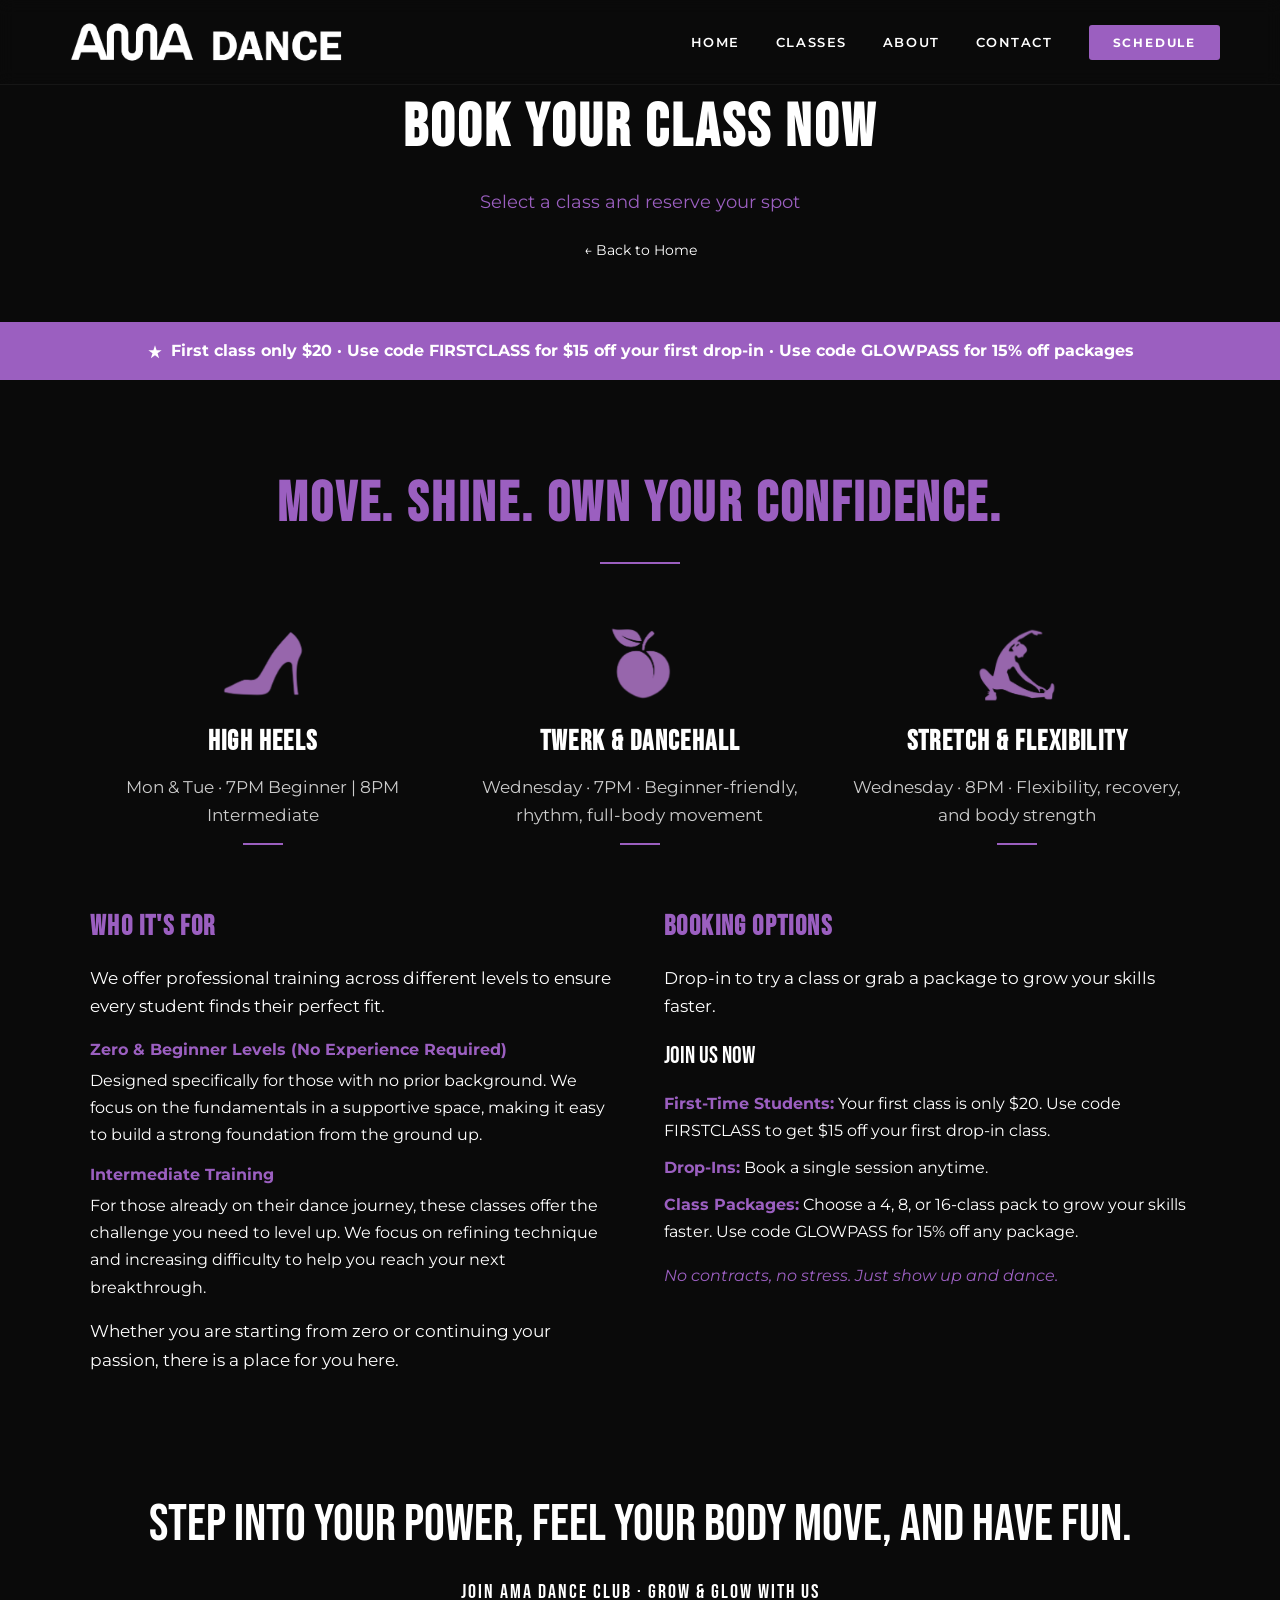
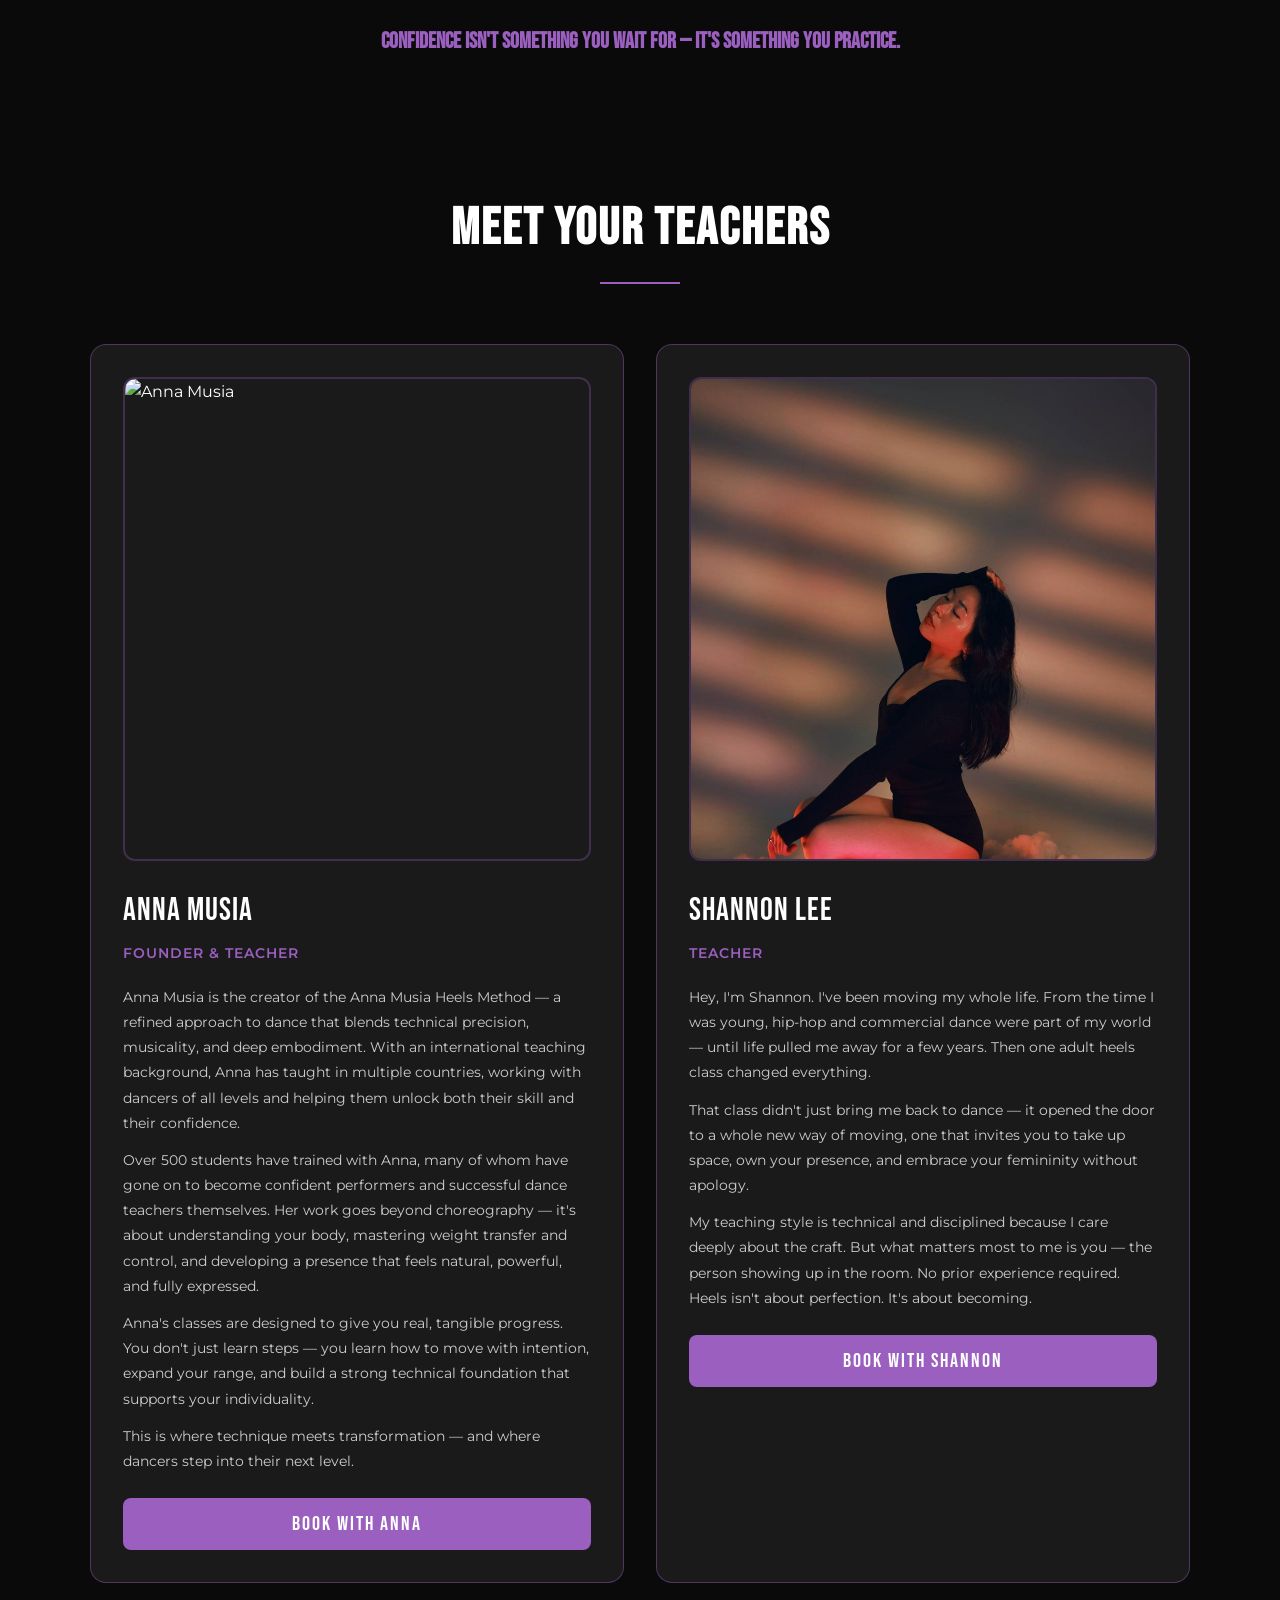
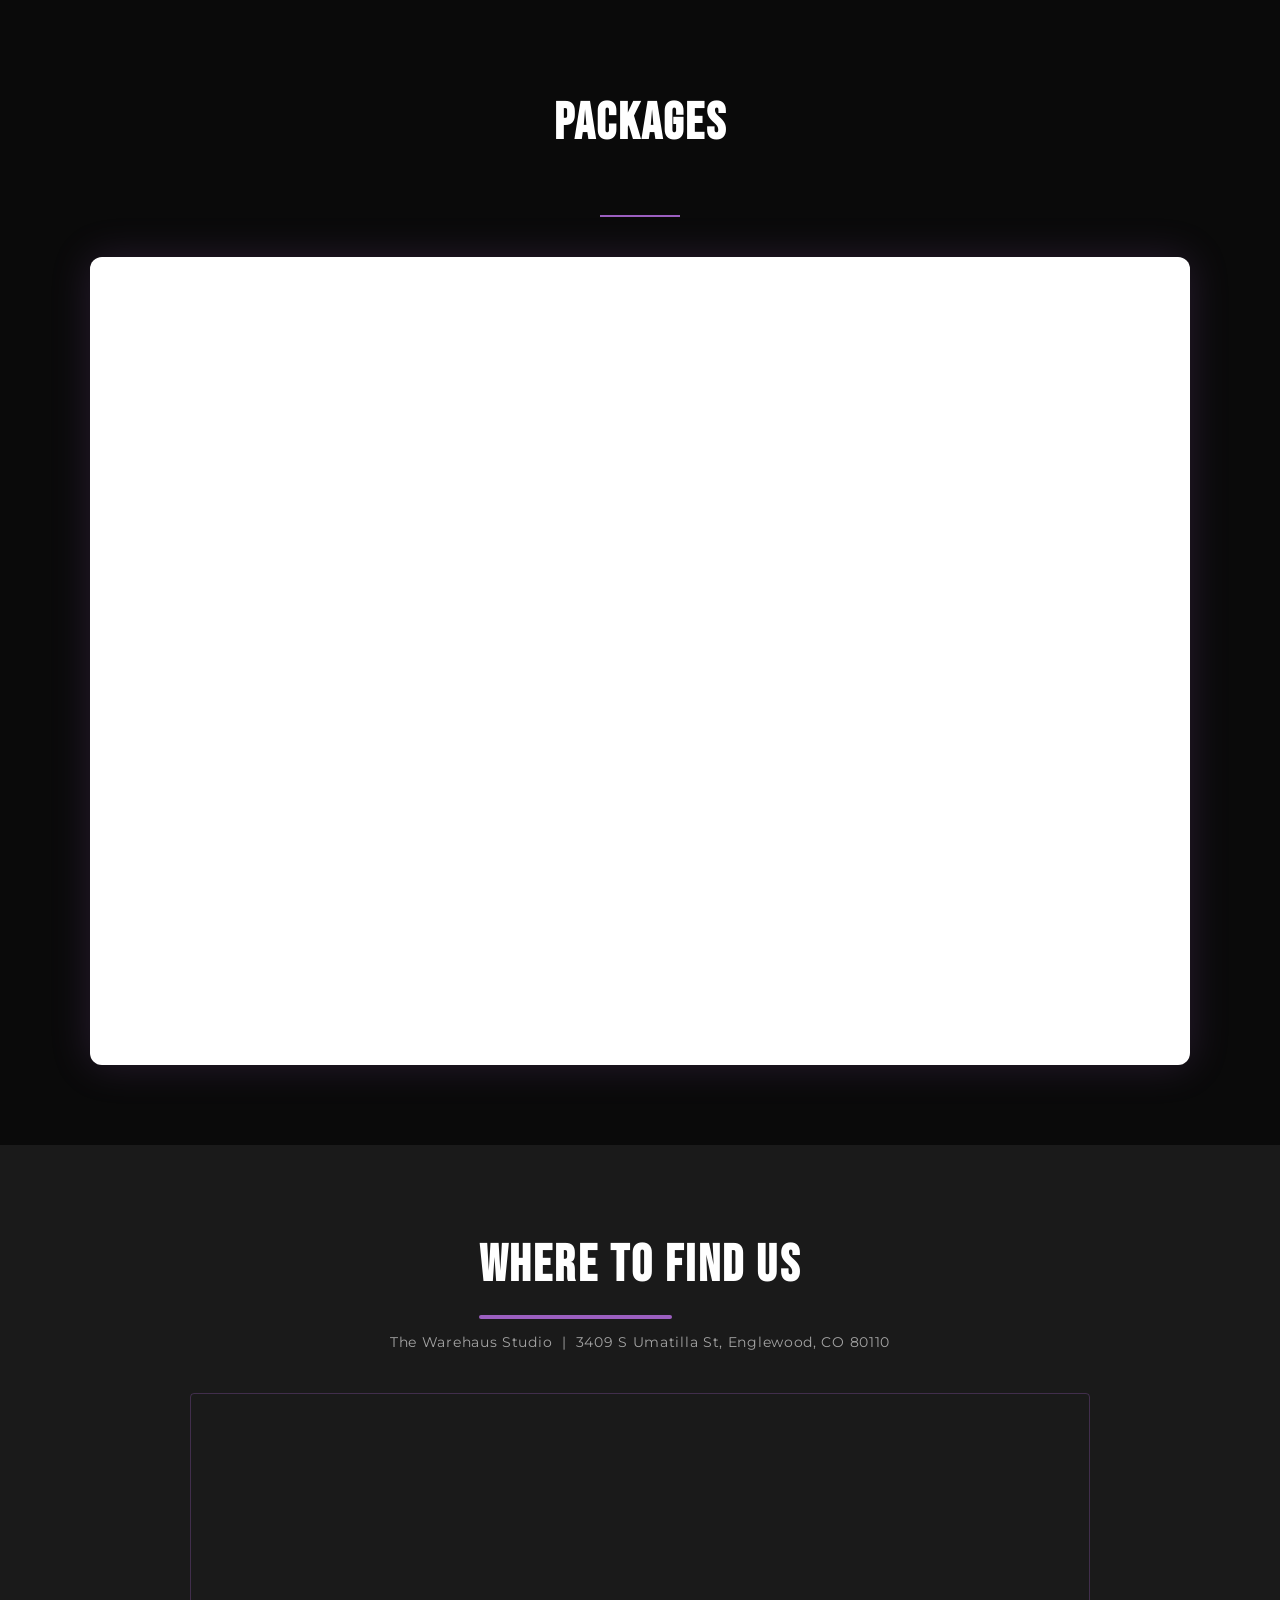
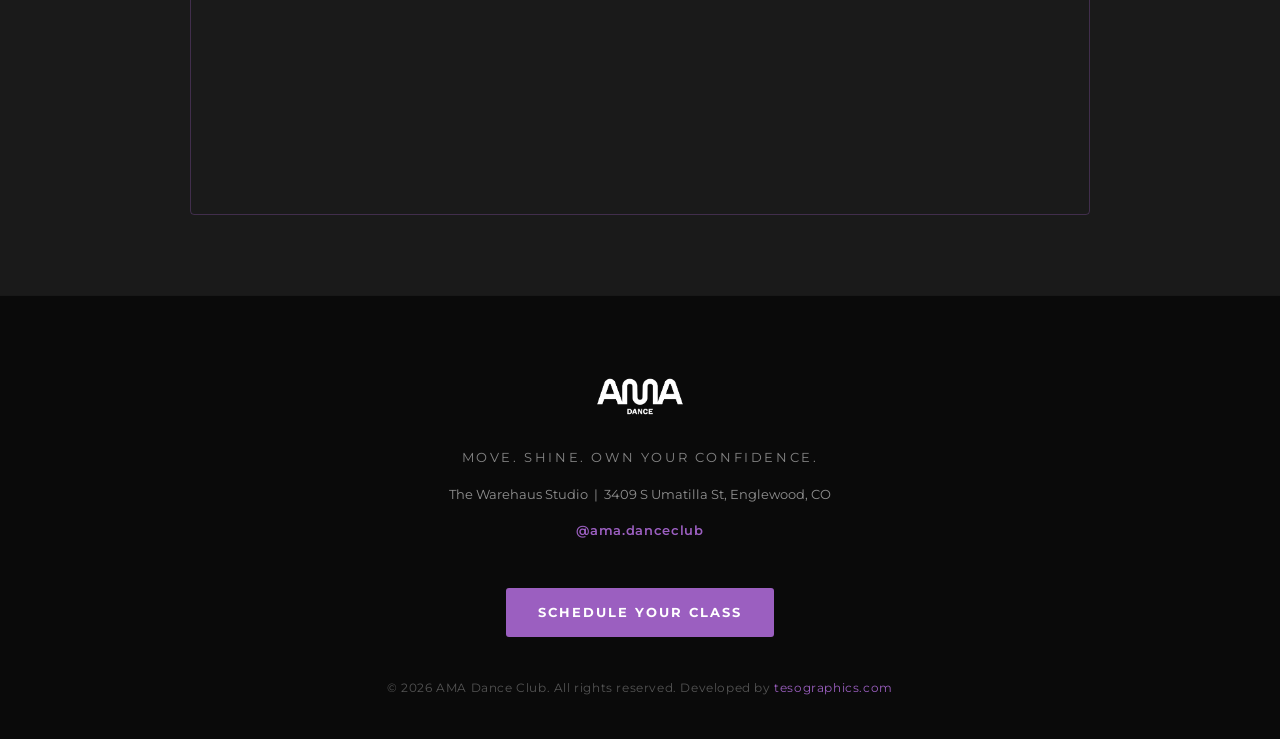
==== commit 5fcb93b7: "Update teacher card photos for Anna and Shannon" ====
--- a/schedule.html
+++ b/schedule.html
@@ -321,7 +321,7 @@
       <div class="teacher-card">
         <div class="teacher-card-inner">
           <div class="teacher-photo-wrap">
-            <img src="assets/media/founder-a.jpeg" alt="Anna Musia" />
+            <img src="assets/media/founder-a - Copy.jpeg" alt="Anna Musia" />
           </div>
           <p class="teacher-name">Anna Musia</p>
           <p class="teacher-label">Founder &amp; Teacher</p>
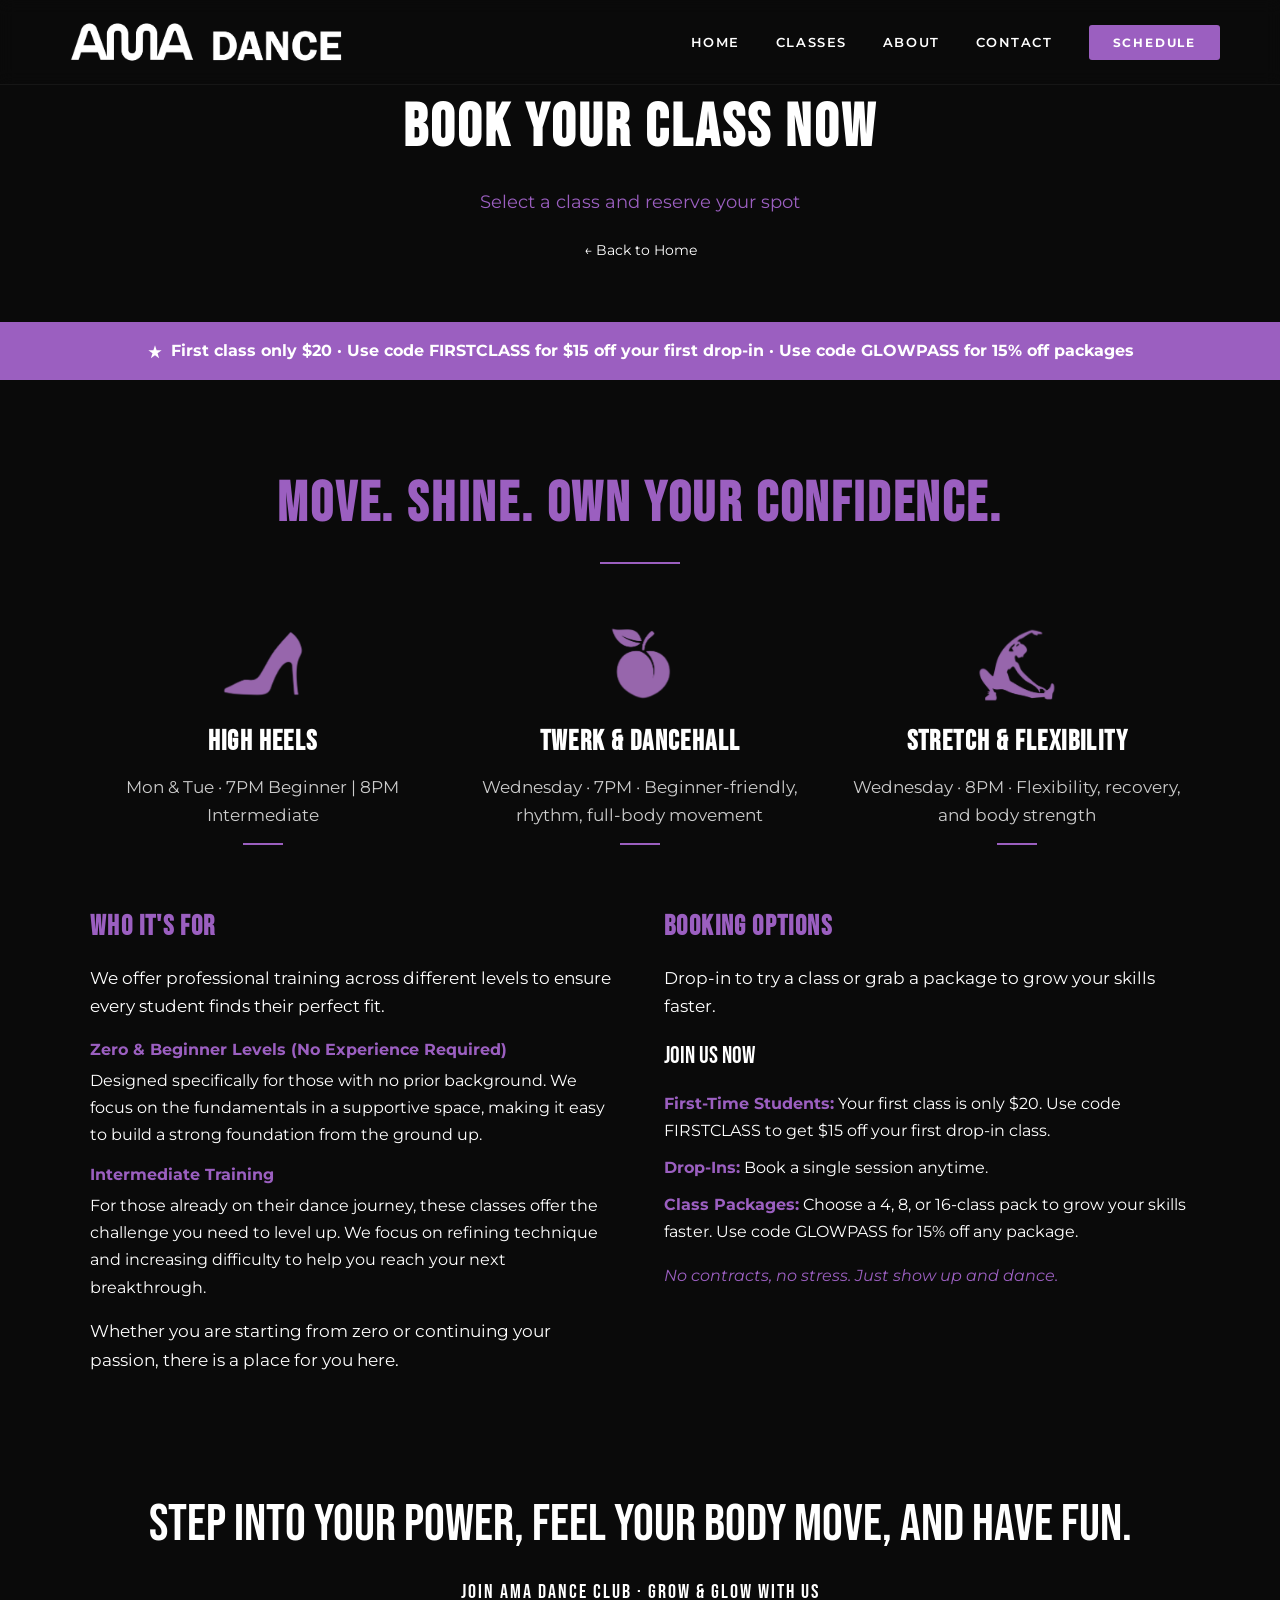
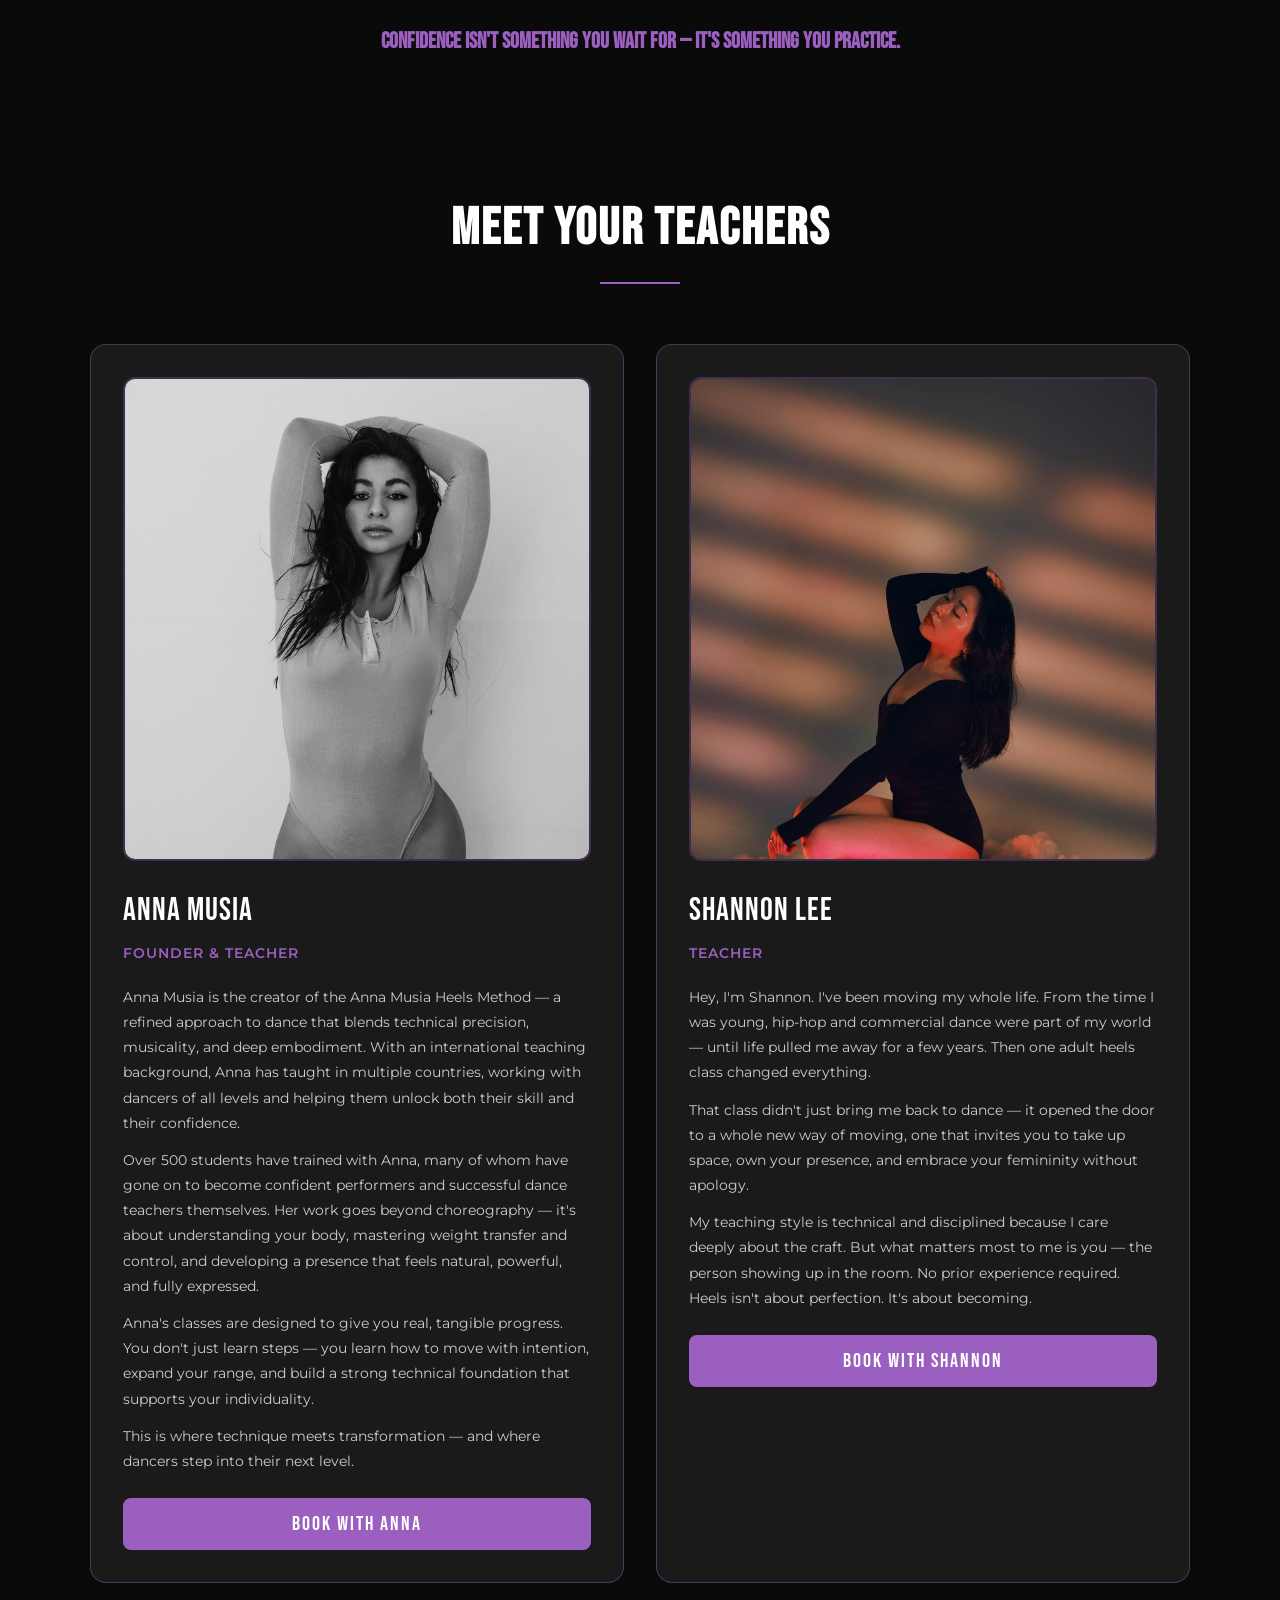
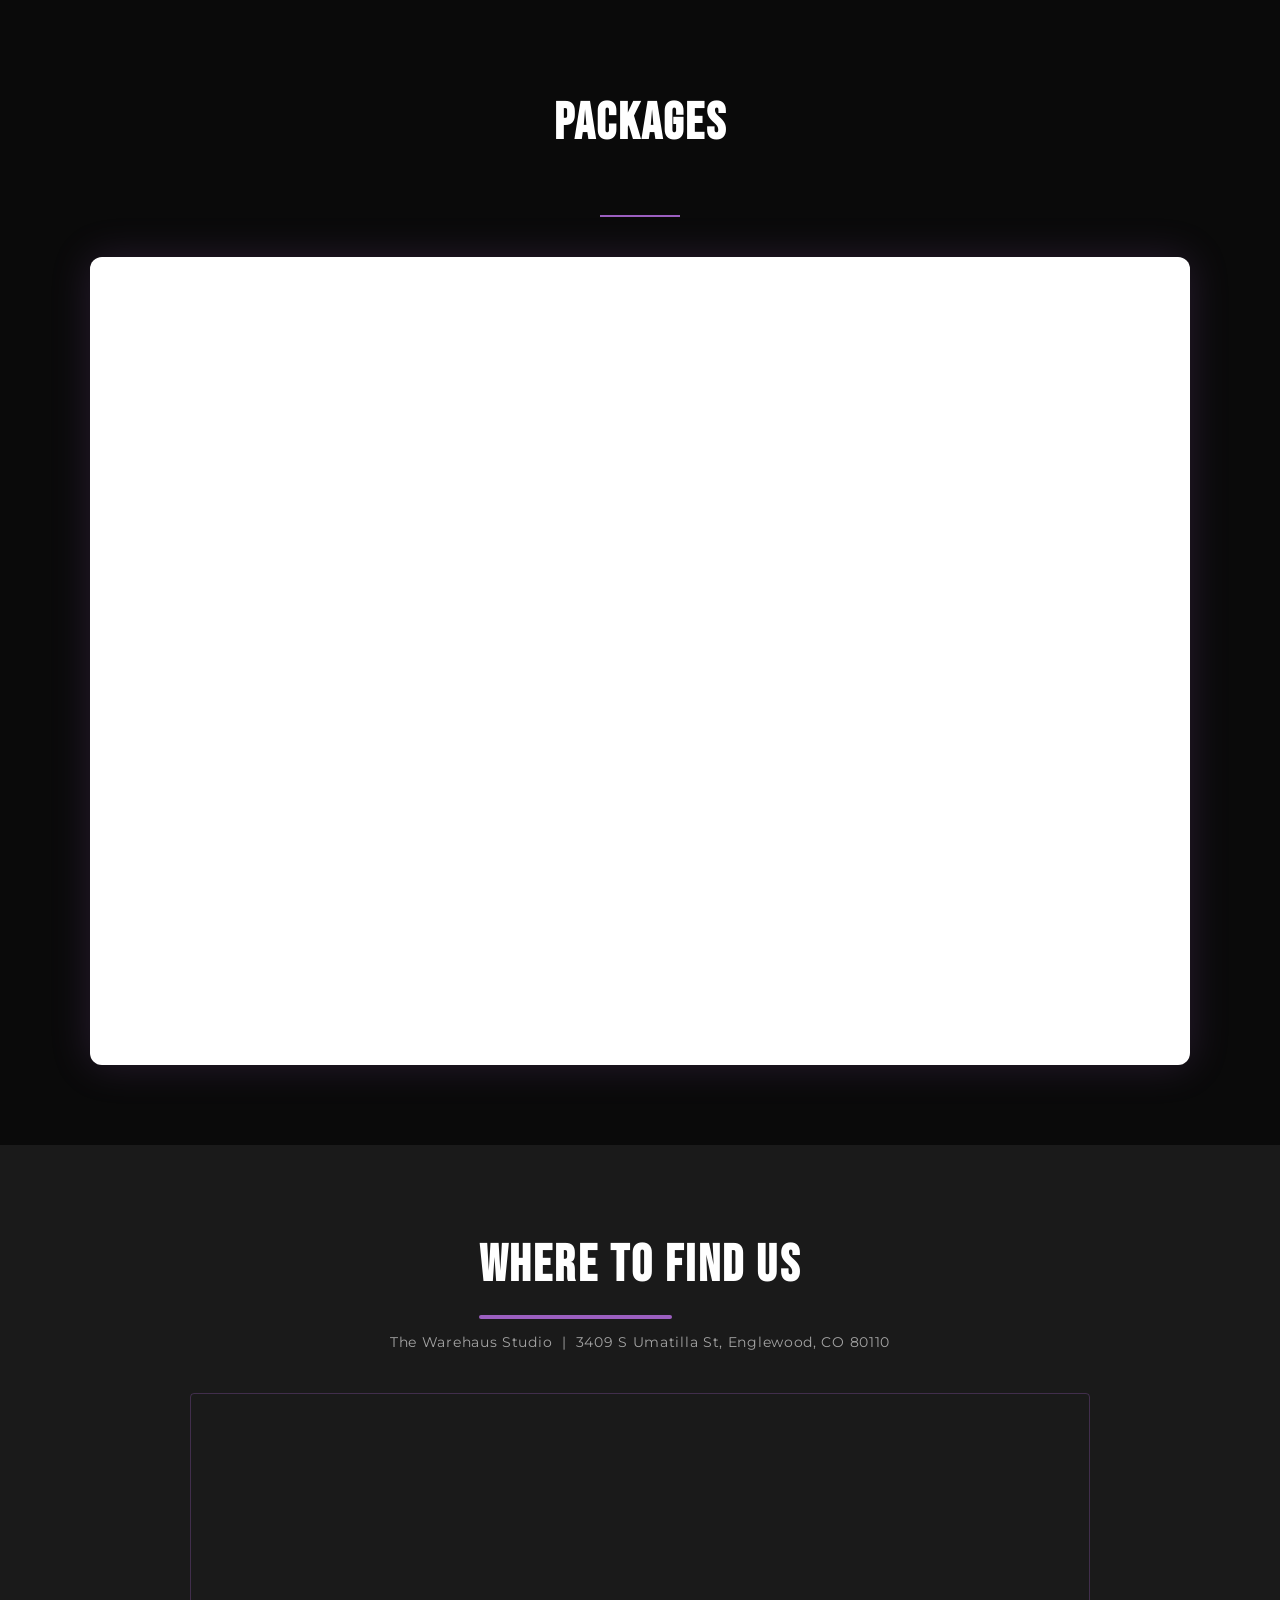
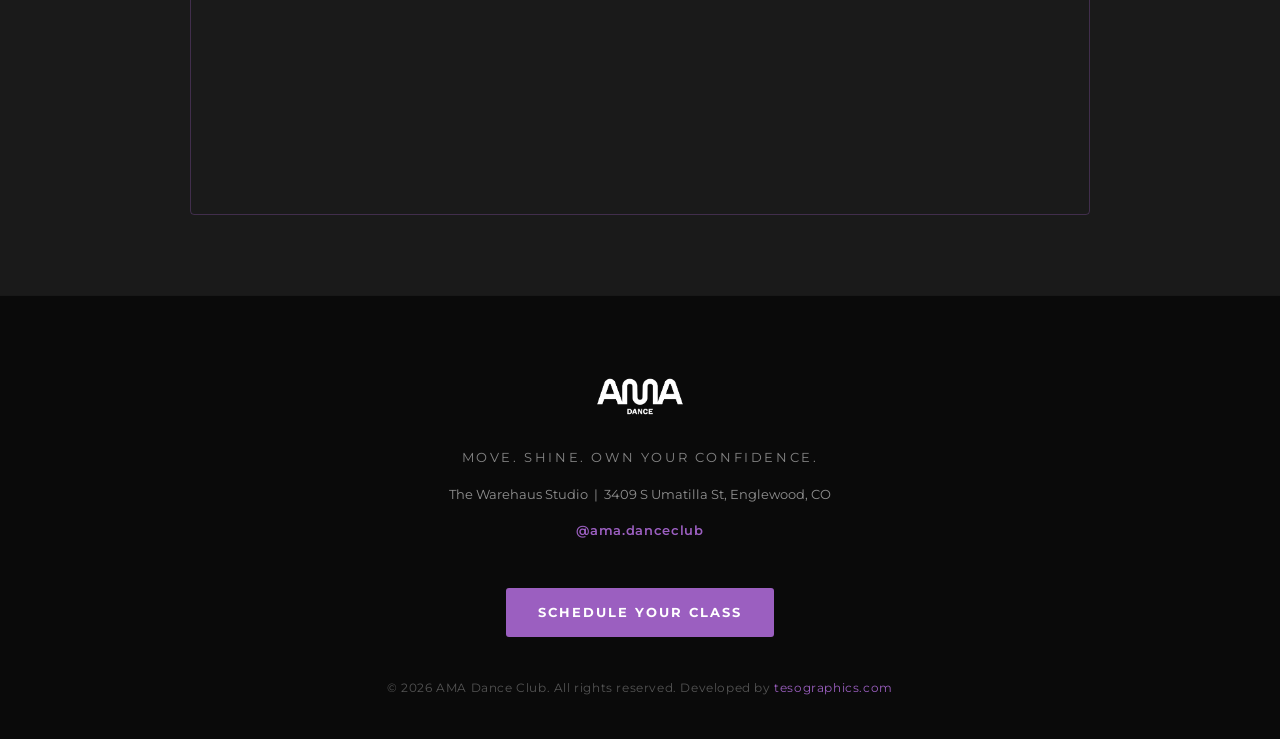
==== commit 20825ce2: "Fix Anna teacher photo (remove spaces from filename)" ====
--- a/schedule.html
+++ b/schedule.html
@@ -321,7 +321,7 @@
       <div class="teacher-card">
         <div class="teacher-card-inner">
           <div class="teacher-photo-wrap">
-            <img src="assets/media/founder-a - Copy.jpeg" alt="Anna Musia" />
+            <img src="assets/media/anna-teacher.jpeg" alt="Anna Musia" />
           </div>
           <p class="teacher-name">Anna Musia</p>
           <p class="teacher-label">Founder &amp; Teacher</p>
@@ -395,7 +395,7 @@
     <p class="location-address">The Warehaus Studio &nbsp;|&nbsp; 3409 S Umatilla St, Englewood, CO 80110</p>
     <div class="map-embed">
       <iframe
-        src="https://www.google.com/maps/embed?pb=!1m18!1m12!1m3!1d3073.5!2d-105.0089!3d39.6461!2m3!1f0!2f0!3f0!3m2!1i1024!2i768!4f13.1!3m3!1m2!1s0x0%3A0x0!2s3409+S+Umatilla+St%2C+Englewood%2C+CO+80110!5e0!3m2!1sen!2sus!4v1"
+        src="https://www.google.com/maps/embed?pb=!1m18!1m12!1m3!1d3073.5!2d-104.9989!3d39.6461!2m3!1f0!2f0!3f0!3m2!1i1024!2i768!4f13.1!3m3!1m2!1s0x876c867857c26a61%3A0x5c1cd1ac7e0a0a5a!2s3409+S+Umatilla+St%2C+Englewood%2C+CO+80110!5e0!3m2!1sen!2sus!4v1"
         width="100%"
         height="400"
         style="border:0; border-radius:12px;"
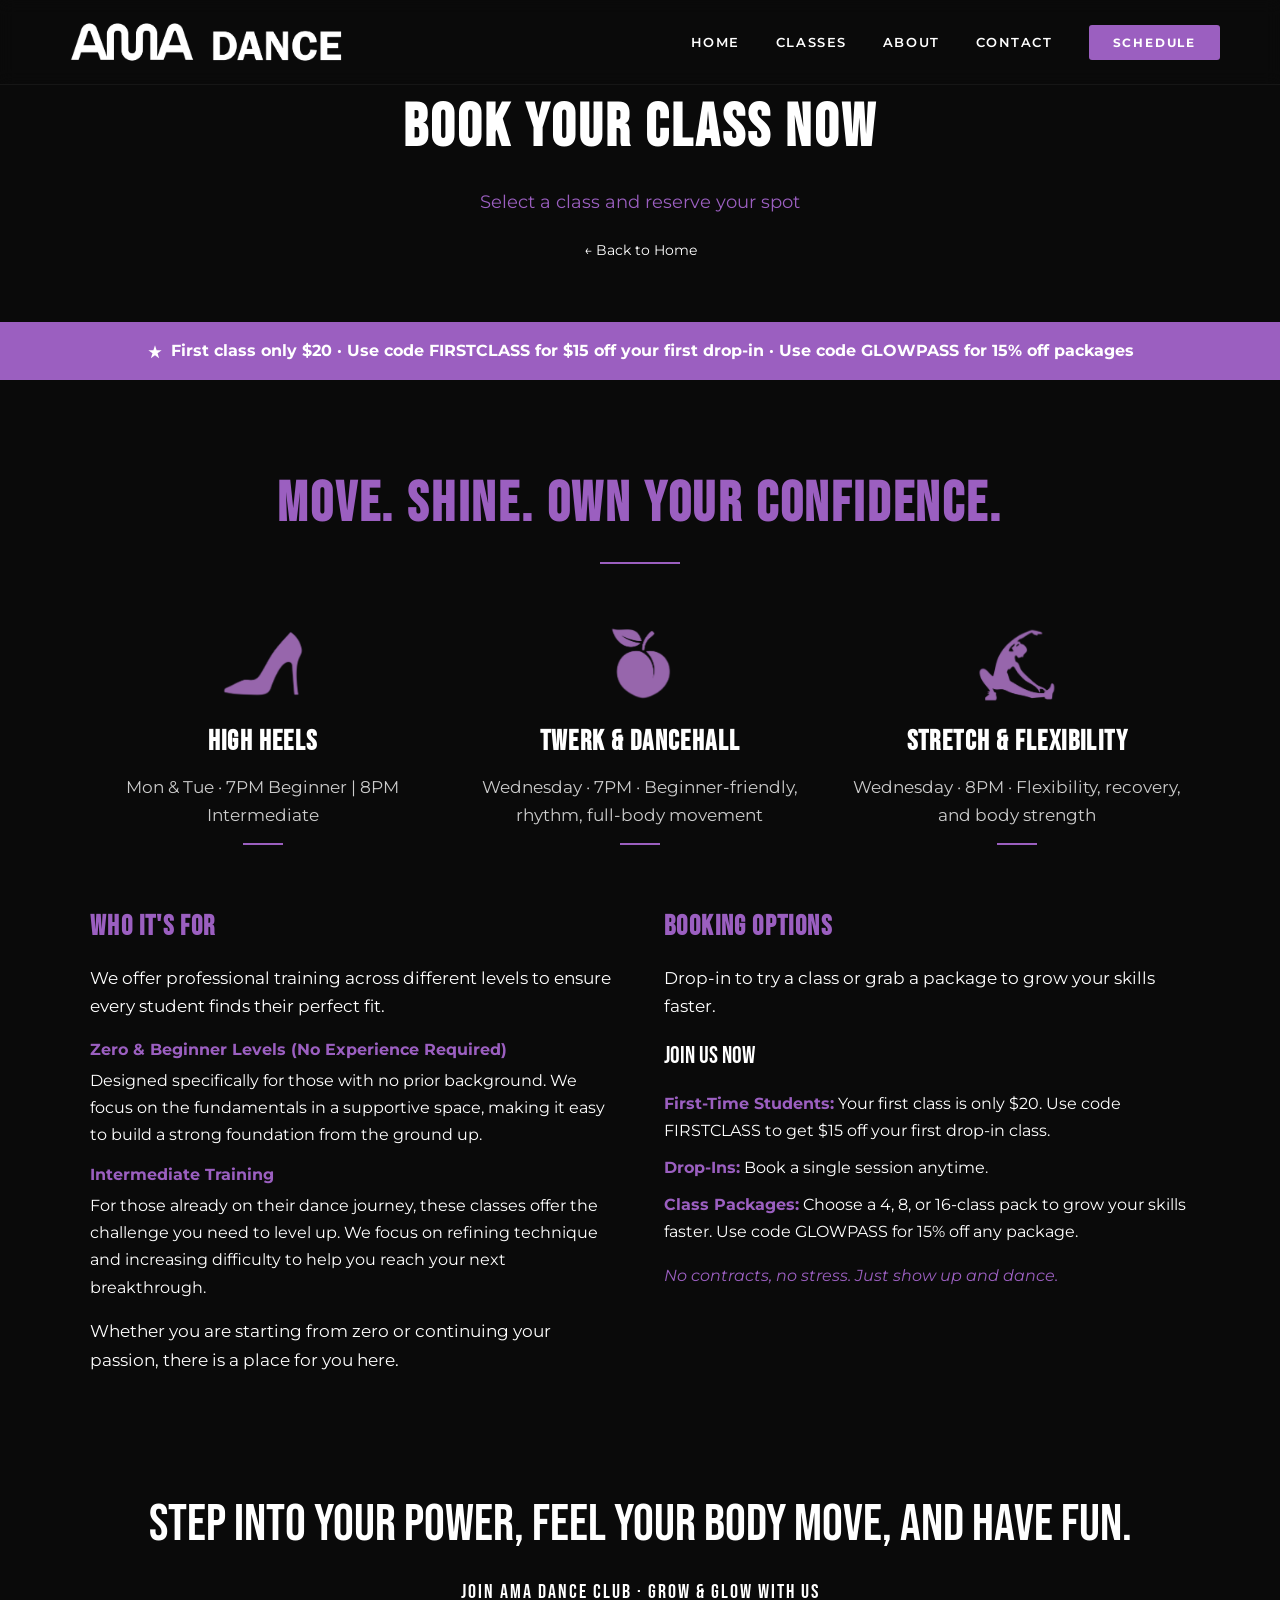
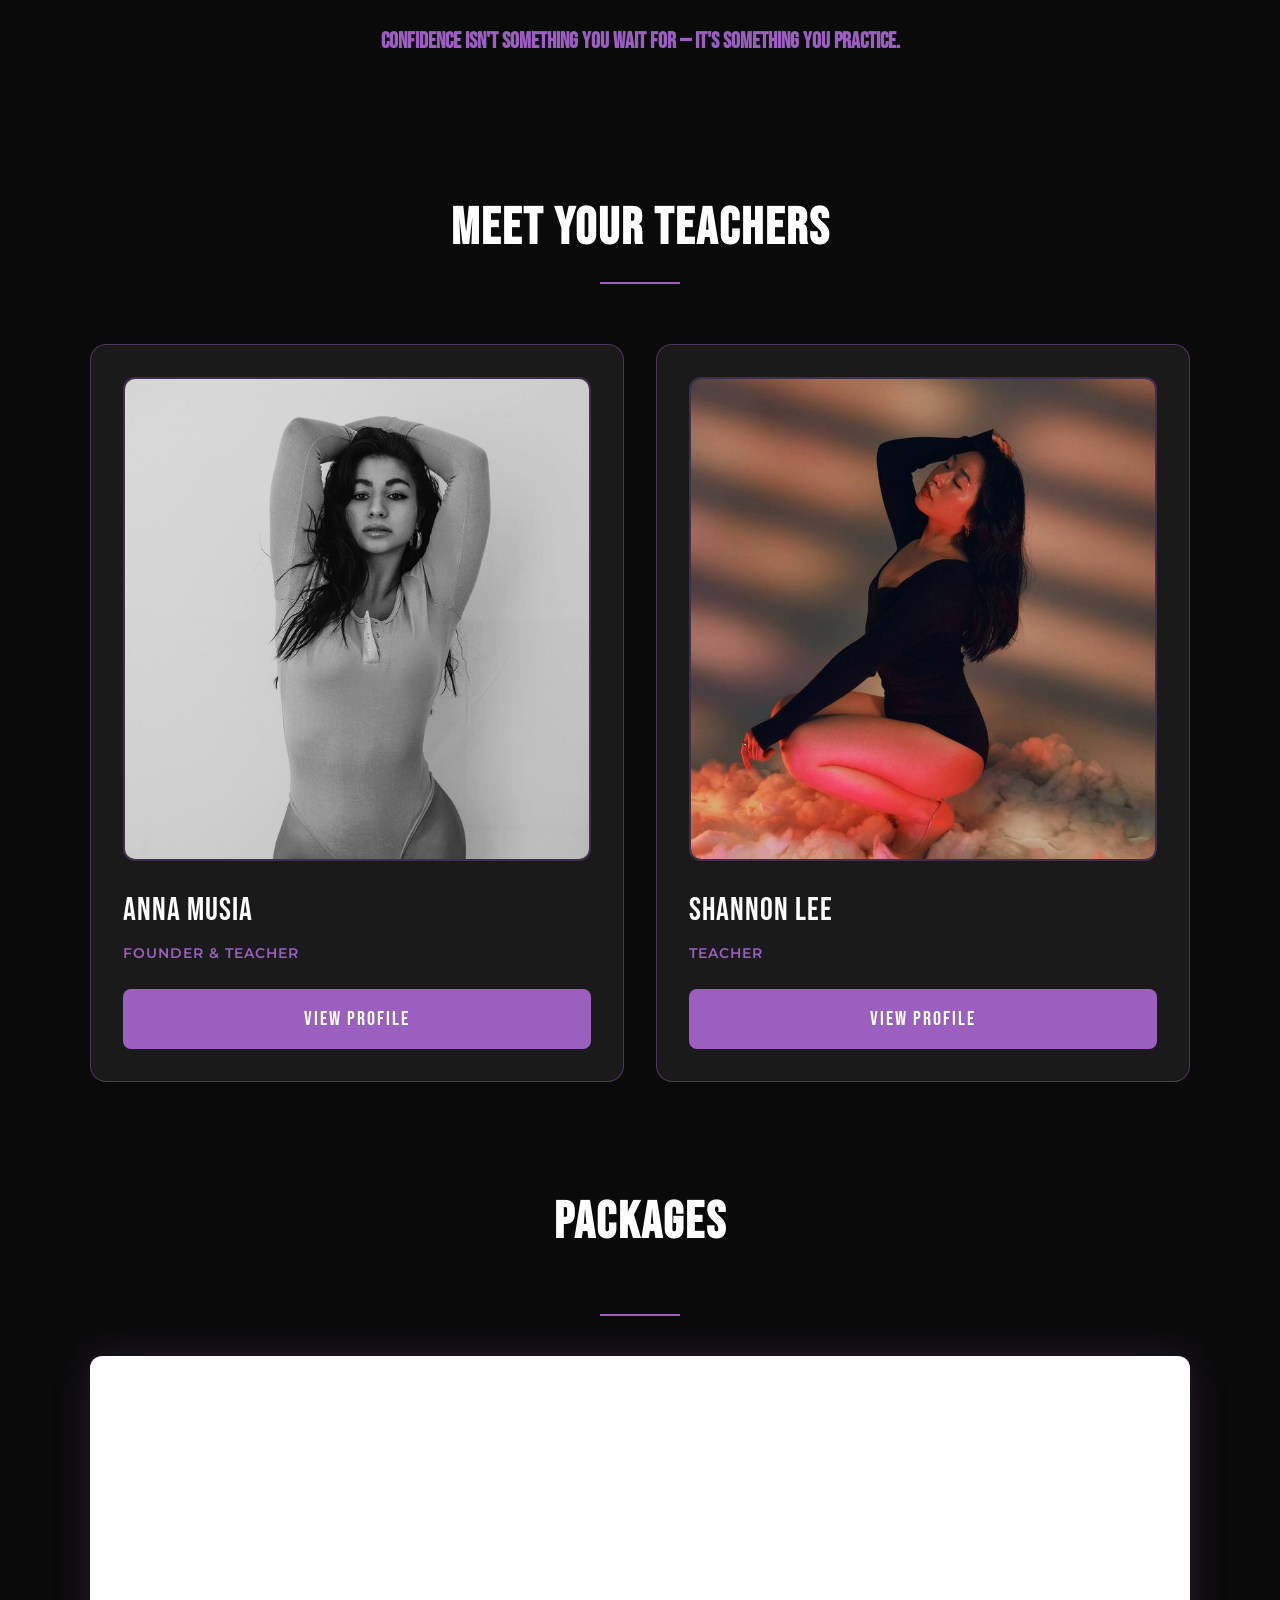
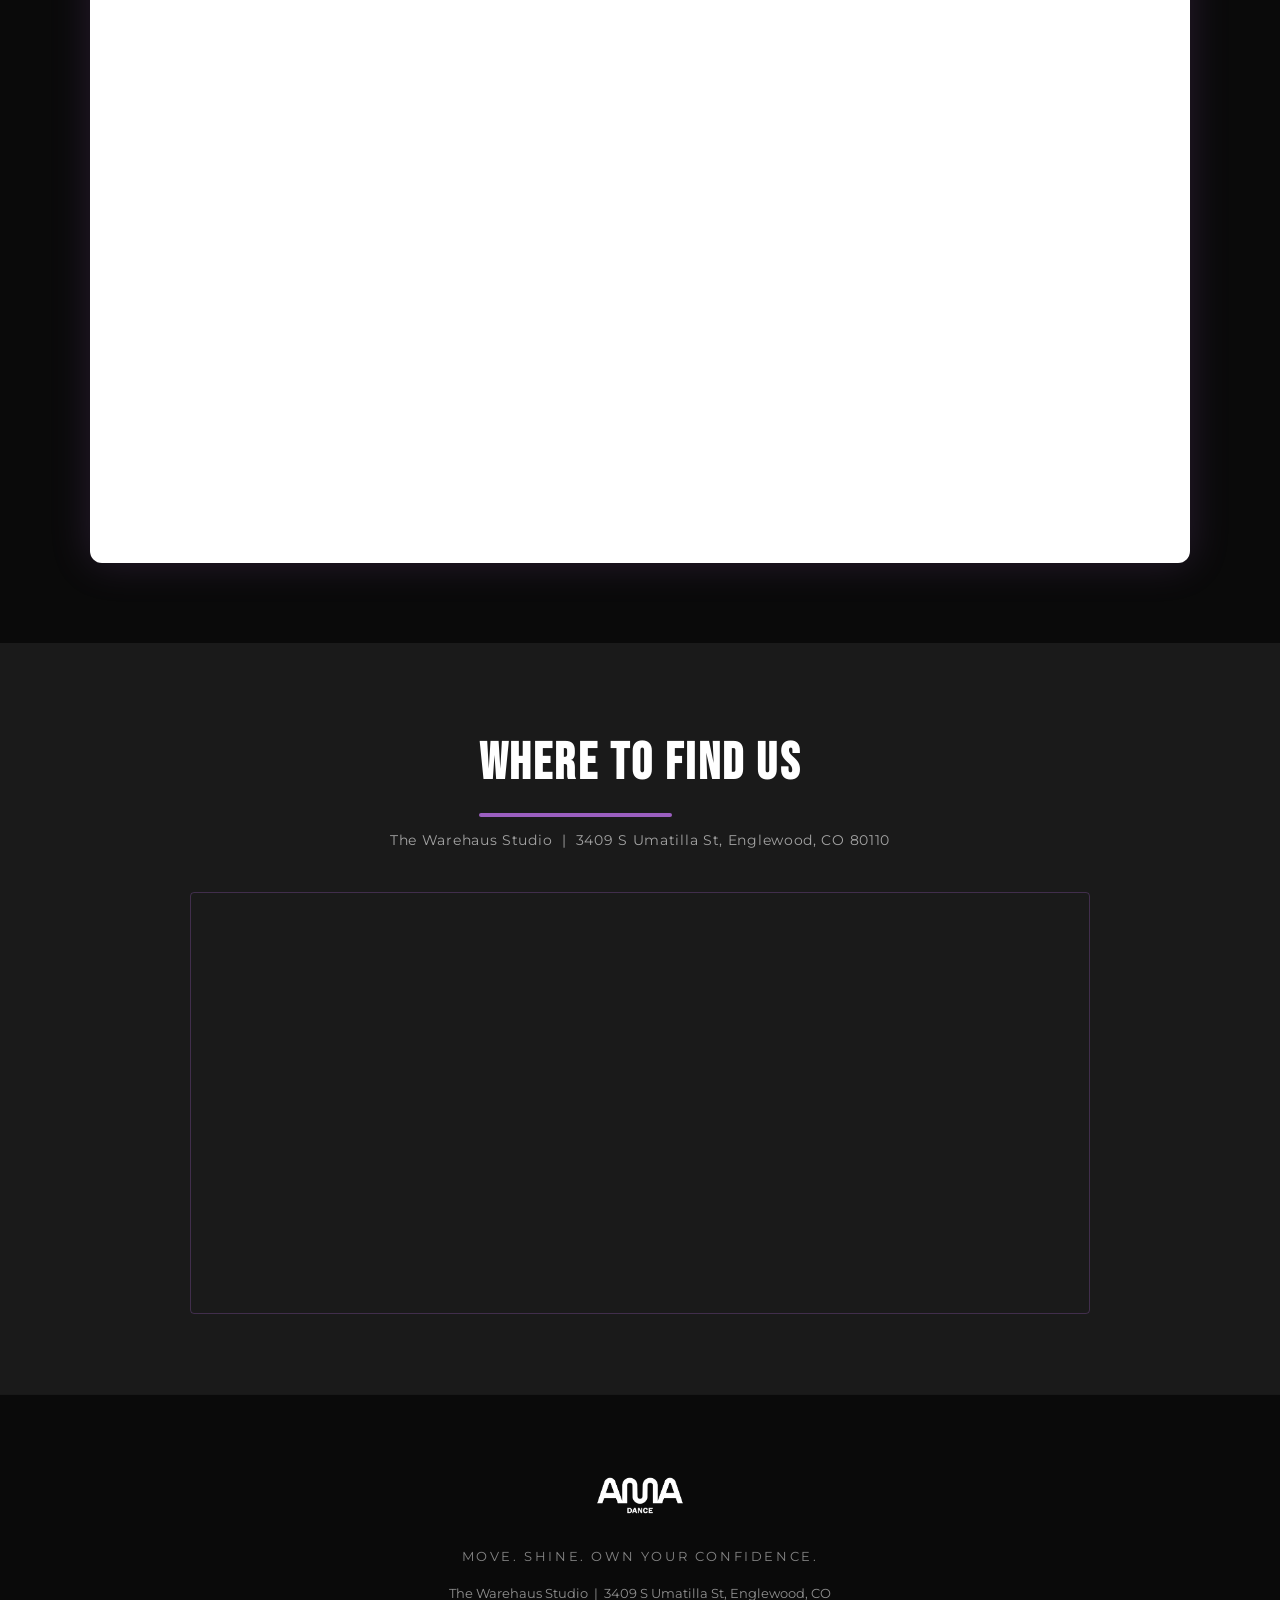
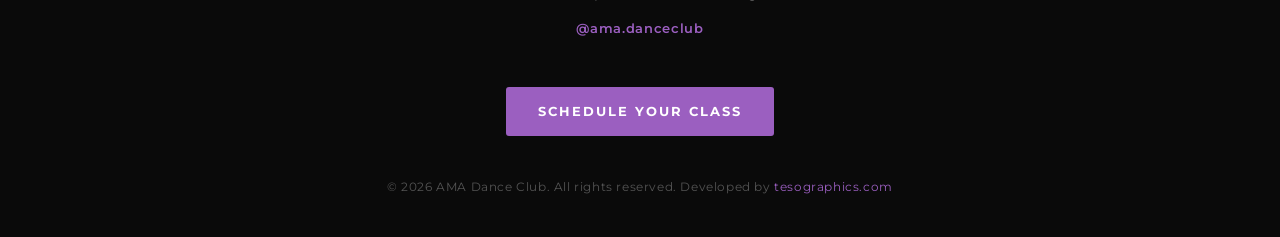
==== commit 19f91d27: "Add individual teacher pages anna.html and shannon.html" ====
--- a/schedule.html
+++ b/schedule.html
@@ -268,23 +268,11 @@
       border-radius: 8px;
       cursor: pointer;
       margin-top: 24px;
+      text-decoration: none;
       transition: background 0.2s ease;
     }
     .teacher-btn:hover {
       background: #7d4aa0;
-    }
-    .teacher-embed-wrap {
-      max-height: 0;
-      overflow: hidden;
-      transition: max-height 0.5s ease;
-      border-top: 0px solid rgba(155, 95, 192, 0.3);
-    }
-    .teacher-embed-wrap.open {
-      max-height: 900px;
-      border-top: 1px solid rgba(155, 95, 192, 0.3);
-    }
-    .teacher-embed-wrap iframe {
-      display: block;
     }
     .packages-section {
       background: #0a0a0a;
@@ -325,15 +313,7 @@
           </div>
           <p class="teacher-name">Anna Musia</p>
           <p class="teacher-label">Founder &amp; Teacher</p>
-          <p class="teacher-bio">Anna Musia is the creator of the Anna Musia Heels Method — a refined approach to dance that blends technical precision, musicality, and deep embodiment. With an international teaching background, Anna has taught in multiple countries, working with dancers of all levels and helping them unlock both their skill and their confidence.</p>
-          <p class="teacher-bio">Over 500 students have trained with Anna, many of whom have gone on to become confident performers and successful dance teachers themselves. Her work goes beyond choreography — it's about understanding your body, mastering weight transfer and control, and developing a presence that feels natural, powerful, and fully expressed.</p>
-          <p class="teacher-bio">Anna's classes are designed to give you real, tangible progress. You don't just learn steps — you learn how to move with intention, expand your range, and build a strong technical foundation that supports your individuality.</p>
-          <p class="teacher-bio">This is where technique meets transformation — and where dancers step into their next level.</p>
-          <button class="teacher-btn" onclick="toggleEmbed('anna')">BOOK WITH ANNA</button>
-        </div>
-        <div class="teacher-embed-wrap" id="embed-anna">
-          <iframe src="https://app.acuityscheduling.com/schedule.php?owner=38495537&calendarID=13605574&ref=embedded_csp" title="Schedule Appointment" width="100%" height="800" frameBorder="0" allow="payment"></iframe>
-          <script src="https://embed.acuityscheduling.com/js/embed.js" type="text/javascript"></script>
+          <a href="anna.html" class="teacher-btn">VIEW PROFILE</a>
         </div>
       </div>
 
@@ -345,35 +325,12 @@
           </div>
           <p class="teacher-name">Shannon Lee</p>
           <p class="teacher-label">Teacher</p>
-          <p class="teacher-bio">Hey, I'm Shannon. I've been moving my whole life. From the time I was young, hip-hop and commercial dance were part of my world — until life pulled me away for a few years. Then one adult heels class changed everything.</p>
-          <p class="teacher-bio">That class didn't just bring me back to dance — it opened the door to a whole new way of moving, one that invites you to take up space, own your presence, and embrace your femininity without apology.</p>
-          <p class="teacher-bio">My teaching style is technical and disciplined because I care deeply about the craft. But what matters most to me is you — the person showing up in the room. No prior experience required. Heels isn't about perfection. It's about becoming.</p>
-          <button class="teacher-btn" onclick="toggleEmbed('shannon')">BOOK WITH SHANNON</button>
-        </div>
-        <div class="teacher-embed-wrap" id="embed-shannon">
-          <iframe src="https://app.acuityscheduling.com/schedule.php?owner=38495537&calendarID=14054407&ref=embedded_csp" title="Schedule Appointment" width="100%" height="800" frameBorder="0" allow="payment"></iframe>
-          <script src="https://embed.acuityscheduling.com/js/embed.js" type="text/javascript"></script>
+          <a href="shannon.html" class="teacher-btn">VIEW PROFILE</a>
         </div>
       </div>
 
     </div>
   </section>
-
-  <script>
-    function toggleEmbed(teacher) {
-      var anna = document.getElementById('embed-anna');
-      var shannon = document.getElementById('embed-shannon');
-      if (teacher === 'anna') {
-        var isOpen = anna.classList.contains('open');
-        anna.classList.toggle('open', !isOpen);
-        shannon.classList.remove('open');
-      } else {
-        var isOpen = shannon.classList.contains('open');
-        shannon.classList.toggle('open', !isOpen);
-        anna.classList.remove('open');
-      }
-    }
-  </script>
 
   <!-- ========================
        PACKAGES
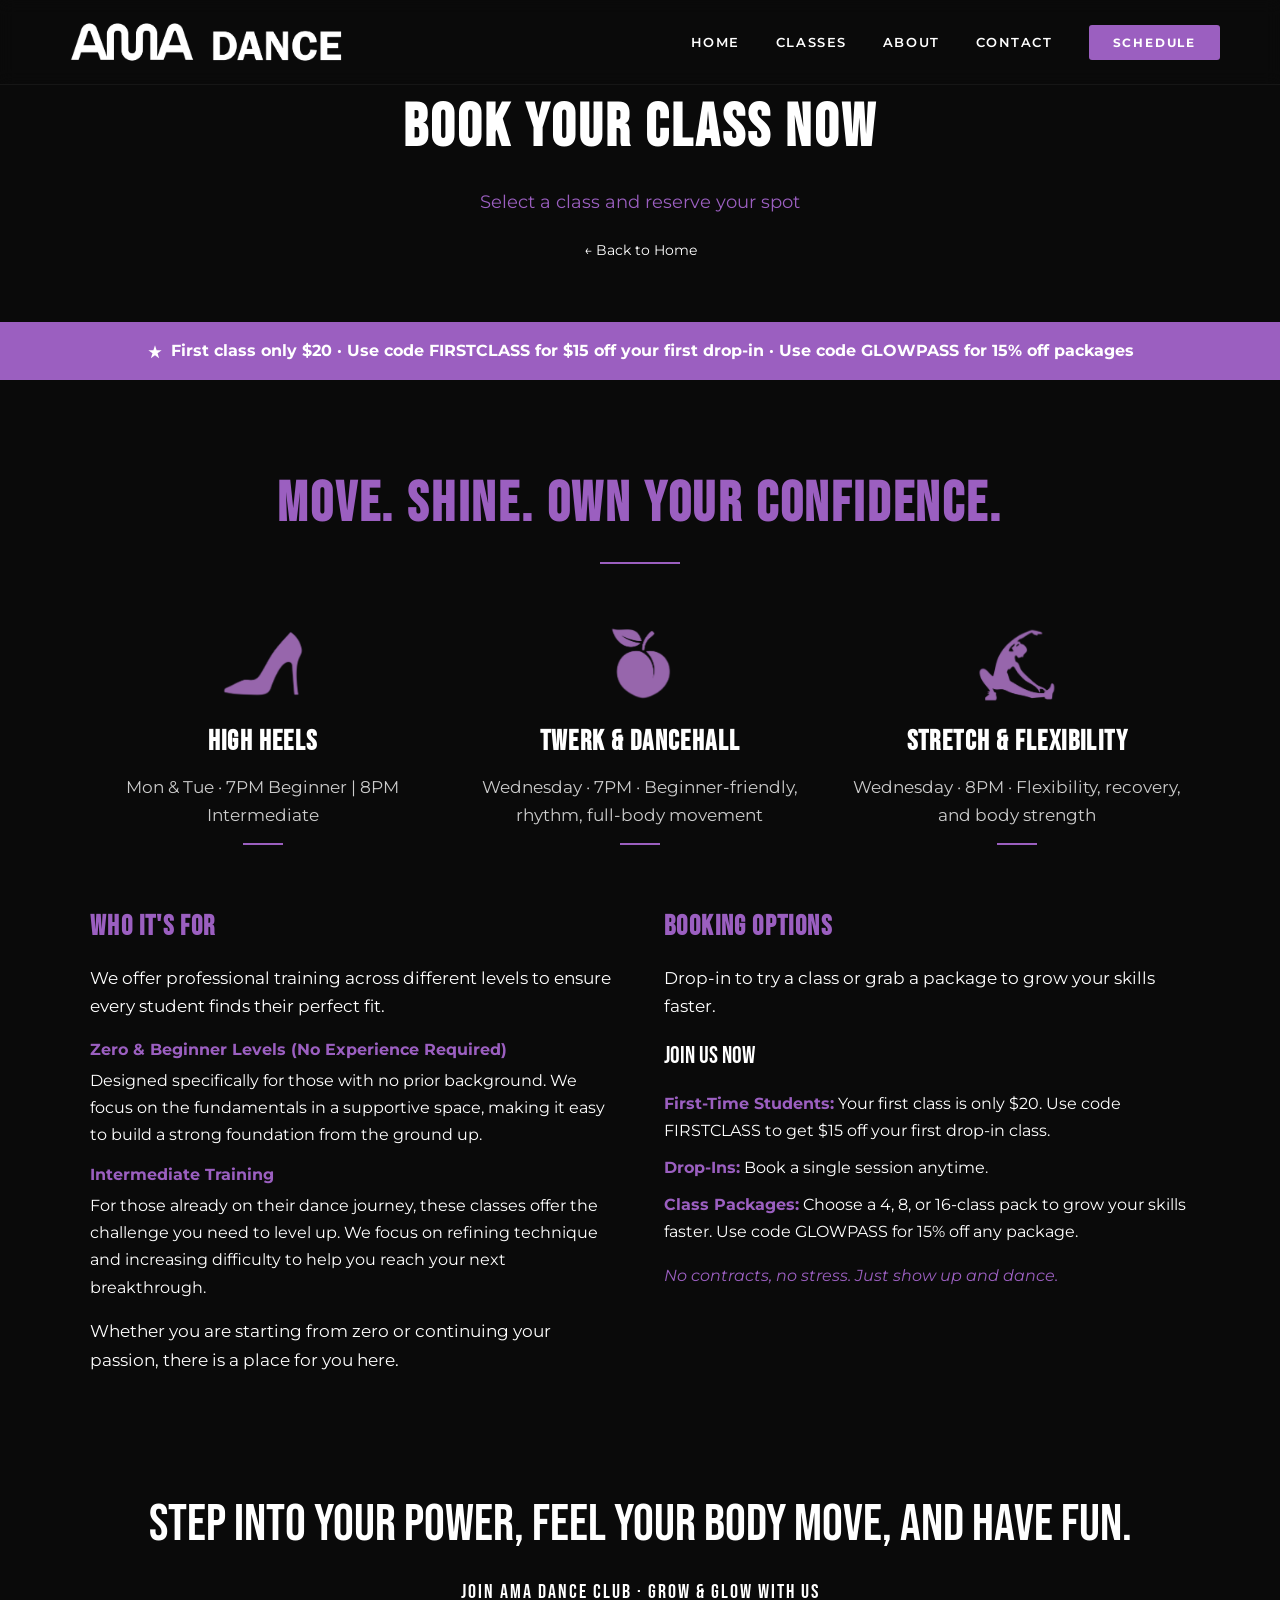
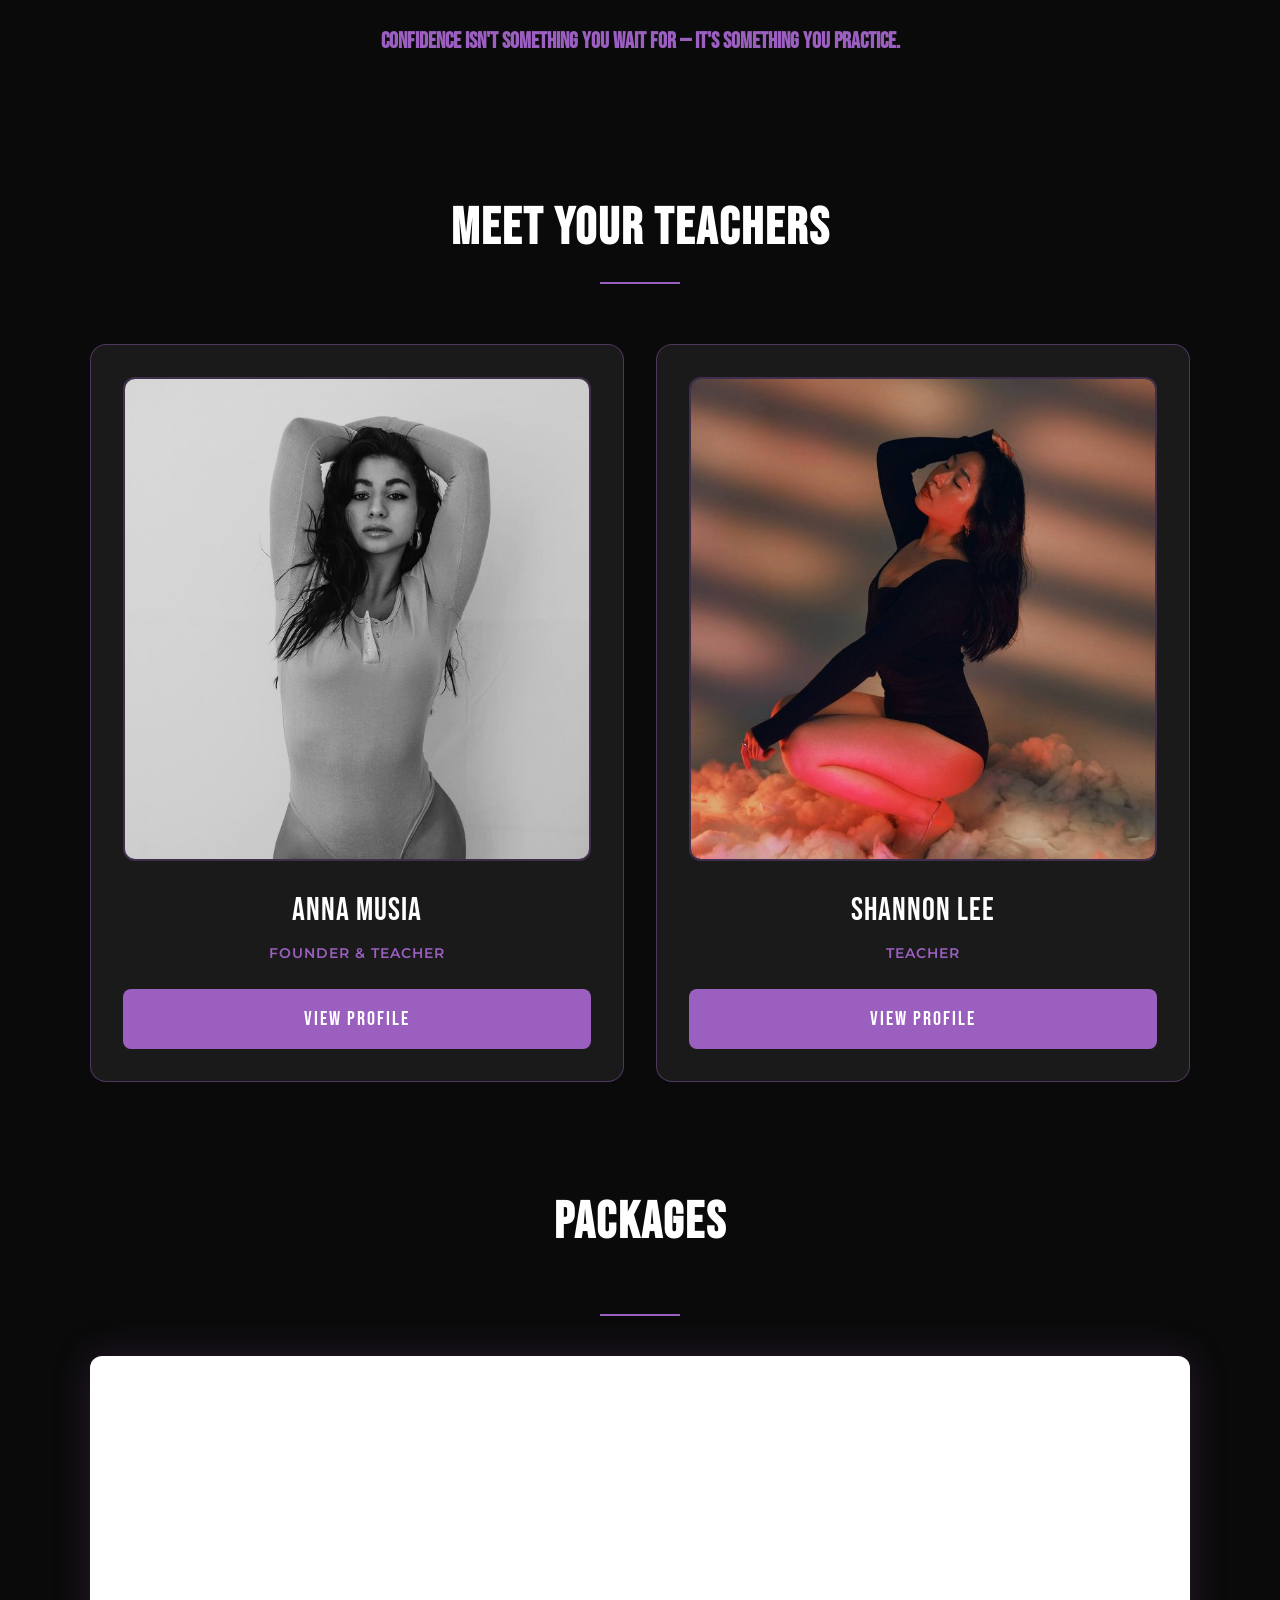
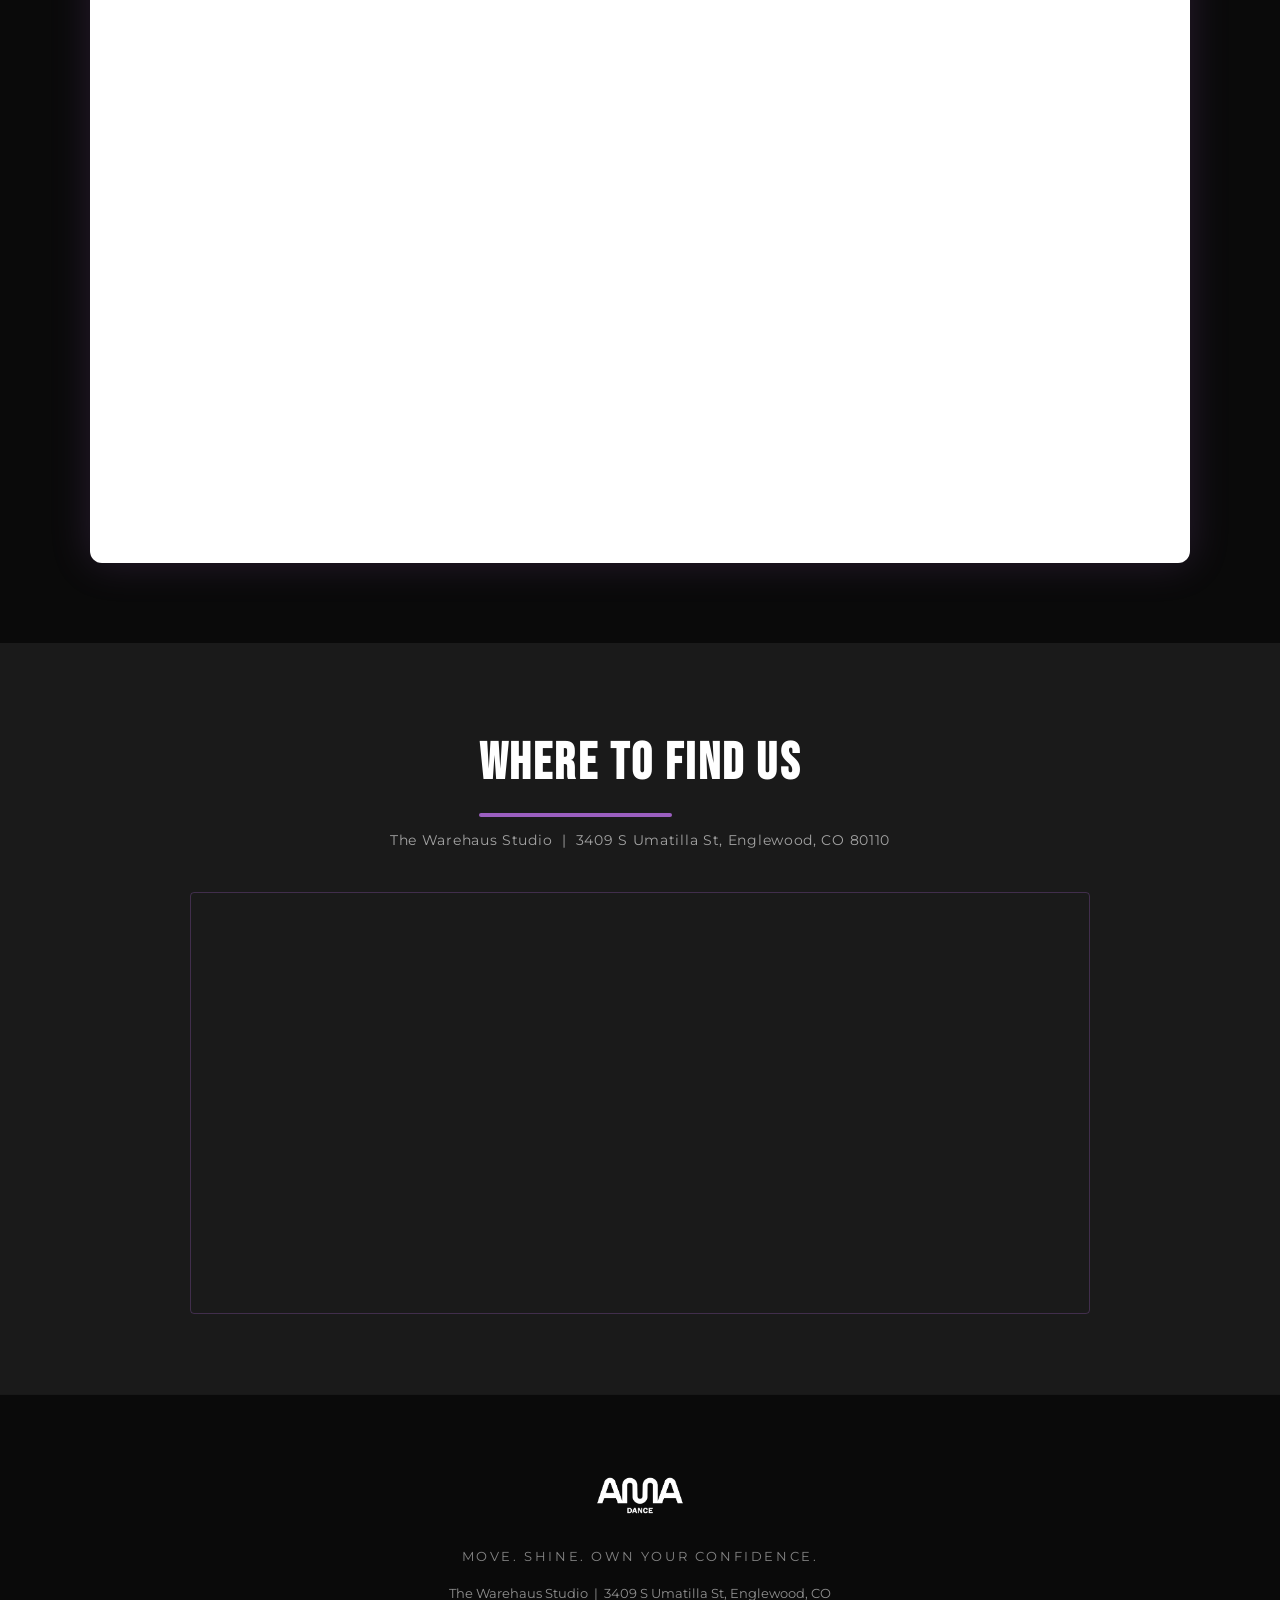
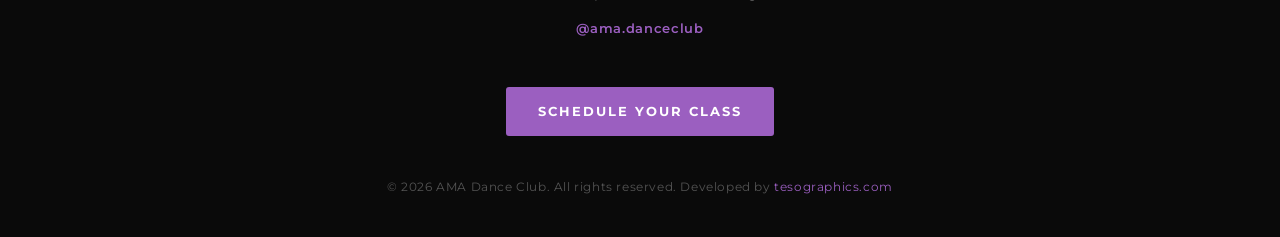
==== commit 62db0bf5: "Center teacher name and label in cards" ====
--- a/schedule.html
+++ b/schedule.html
@@ -237,6 +237,7 @@
       font-size: 32px;
       margin: 0 0 6px;
       letter-spacing: 1px;
+      text-align: center;
     }
     .teacher-label {
       font-family: 'Montserrat', sans-serif;
@@ -246,6 +247,7 @@
       text-transform: uppercase;
       letter-spacing: 1px;
       margin: 0 0 20px;
+      text-align: center;
     }
     .teacher-bio {
       font-family: 'Montserrat', sans-serif;
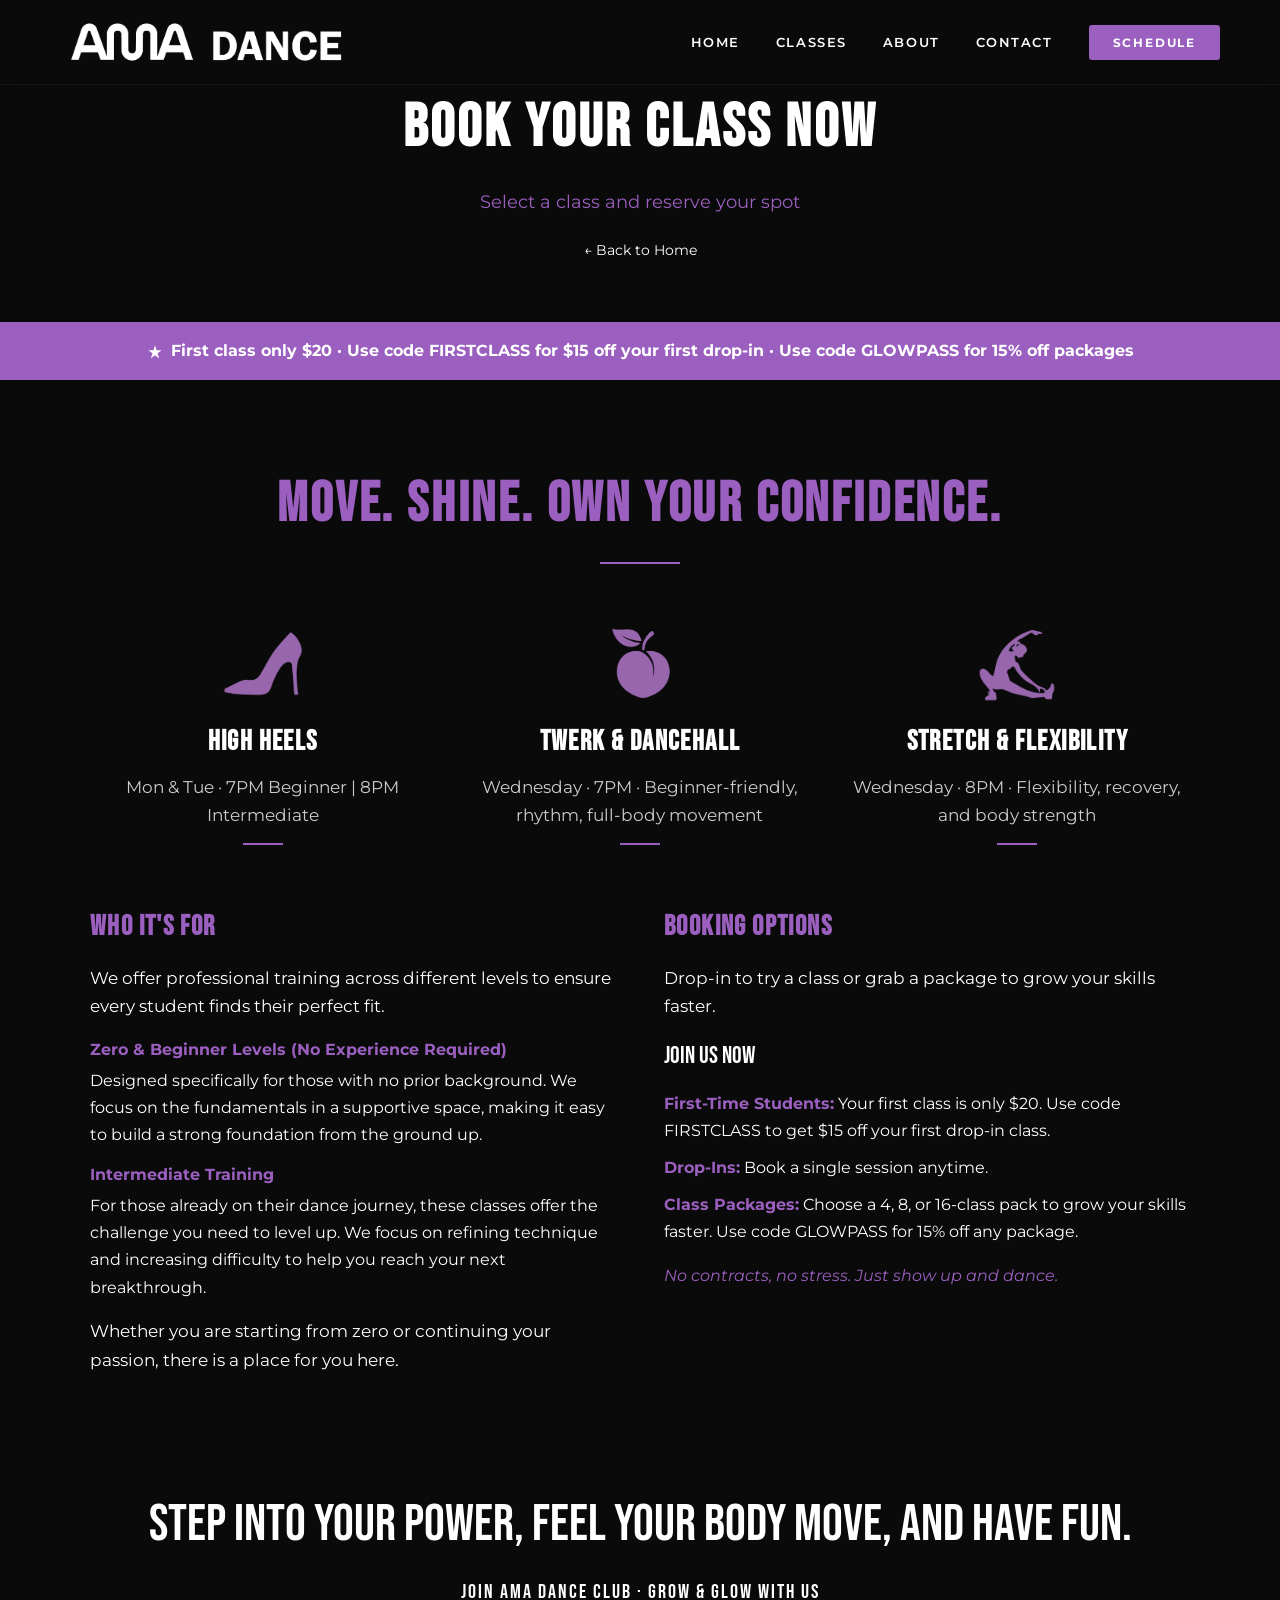
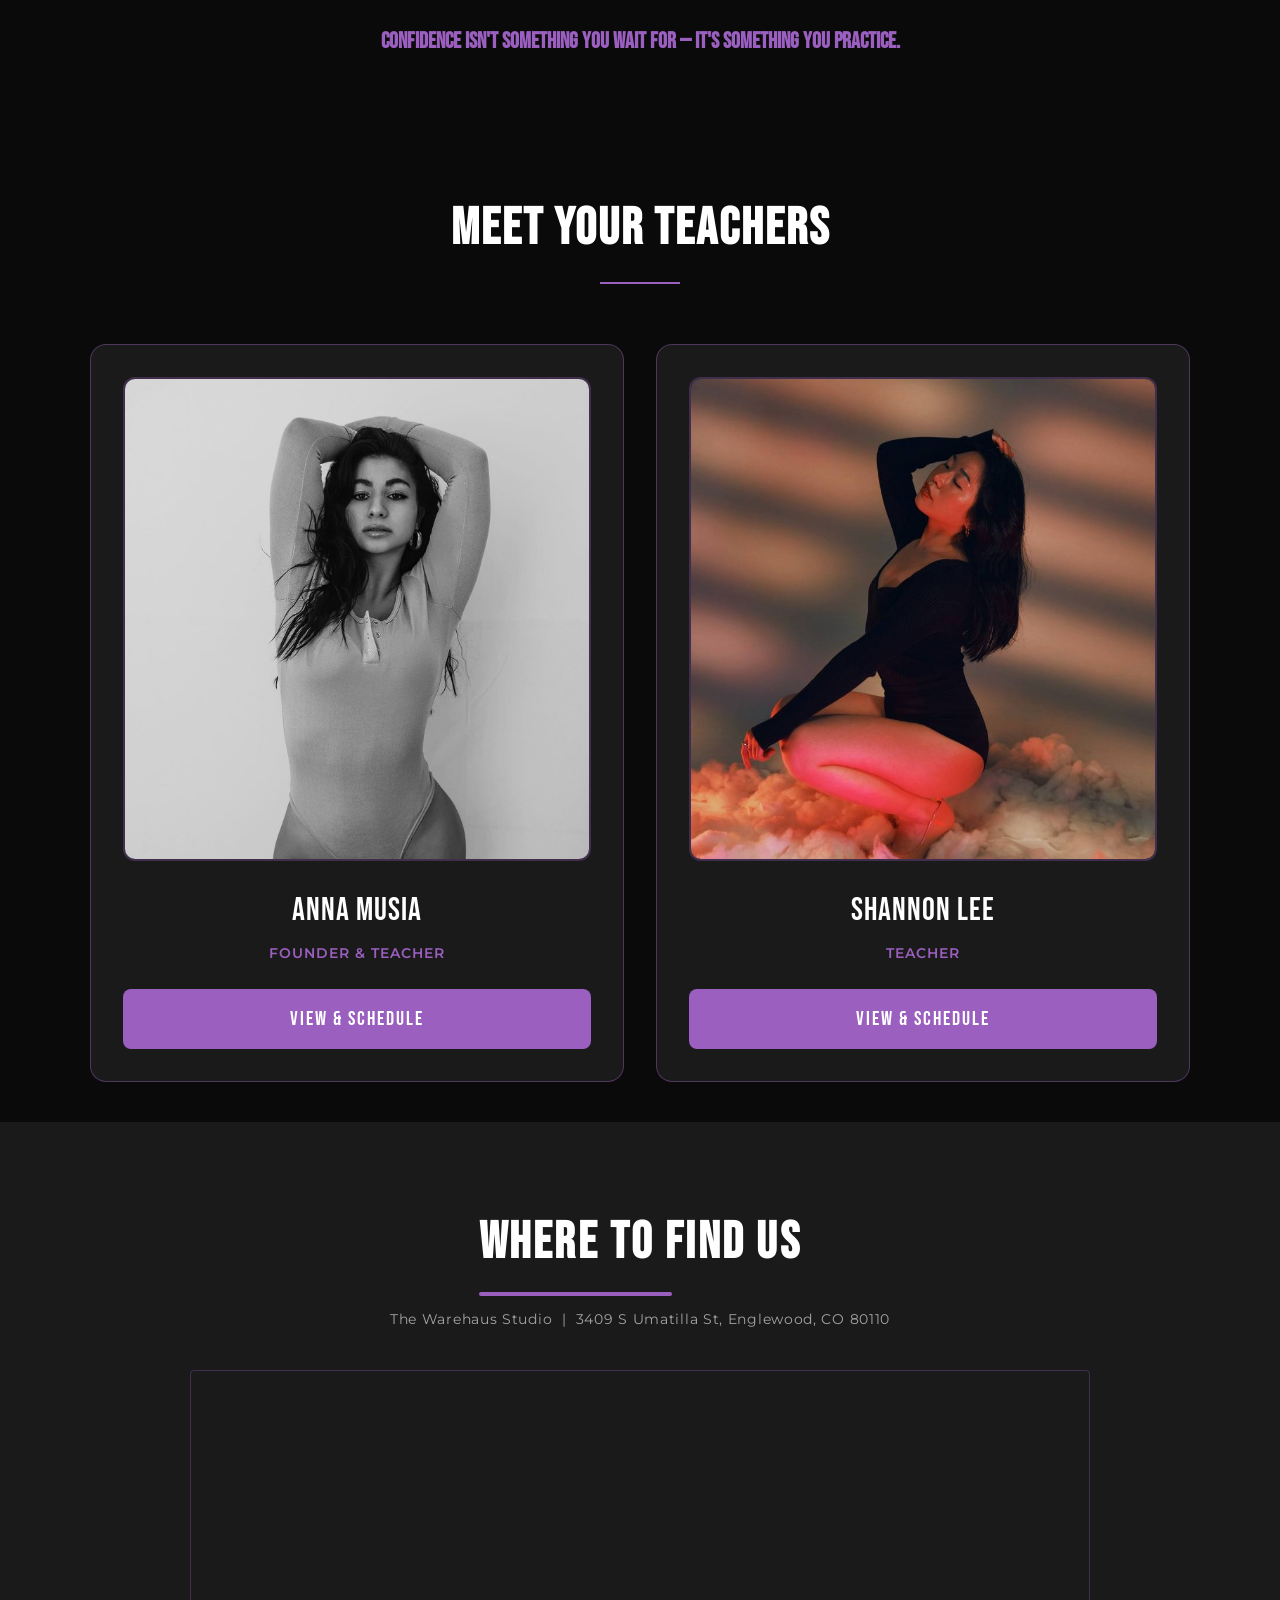
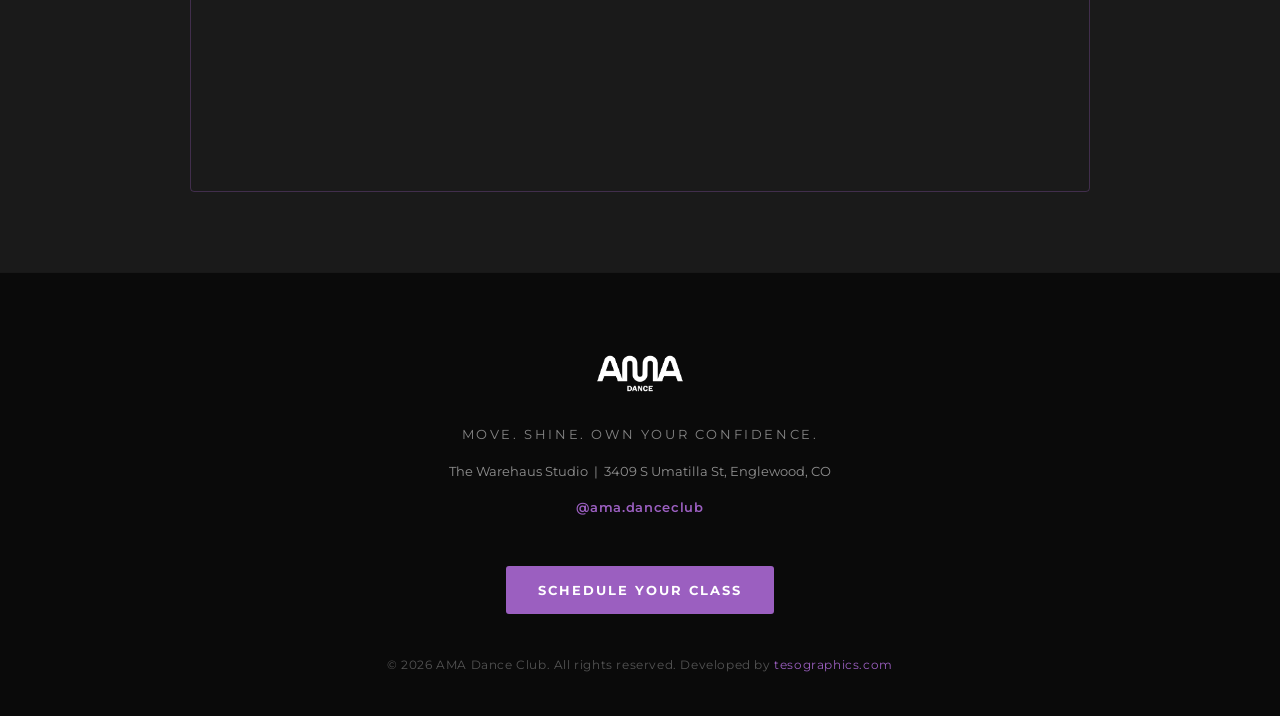
==== commit cb27ff10: "Update teacher button text and remove packages from schedule page" ====
--- a/schedule.html
+++ b/schedule.html
@@ -276,29 +276,9 @@
     .teacher-btn:hover {
       background: #7d4aa0;
     }
-    .packages-section {
-      background: #0a0a0a;
-      padding: 60px 40px 80px;
-    }
-    .packages-title {
-      font-family: 'Bebas Neue', sans-serif;
-      color: #fff;
-      font-size: 52px;
-      text-align: center;
-      margin: 0 0 12px;
-      letter-spacing: 2px;
-    }
-    .packages-divider {
-      width: 80px;
-      height: 2px;
-      background: #9b5fc0;
-      margin: 0 auto 40px;
-    }
     @media (max-width: 640px) {
       .teachers-section { padding: 60px 20px 30px; }
       .teachers-title { font-size: 36px; }
-      .packages-section { padding: 40px 20px 60px; }
-      .packages-title { font-size: 36px; }
     }
   </style>
 
@@ -315,7 +295,7 @@
           </div>
           <p class="teacher-name">Anna Musia</p>
           <p class="teacher-label">Founder &amp; Teacher</p>
-          <a href="anna.html" class="teacher-btn">VIEW PROFILE</a>
+          <a href="anna.html" class="teacher-btn">VIEW &amp; SCHEDULE</a>
         </div>
       </div>
 
@@ -327,22 +307,10 @@
           </div>
           <p class="teacher-name">Shannon Lee</p>
           <p class="teacher-label">Teacher</p>
-          <a href="shannon.html" class="teacher-btn">VIEW PROFILE</a>
-        </div>
-      </div>
-
-    </div>
-  </section>
-
-  <!-- ========================
-       PACKAGES
-  ========================= -->
-  <section class="packages-section">
-    <h2 class="packages-title">PACKAGES</h2>
-    <div class="packages-divider"></div>
-    <div style="max-width:1100px; margin:0 auto; background:#fff; border-radius:12px; box-shadow:0 0 40px rgba(155,95,192,0.2); overflow:hidden;">
-      <iframe src="https://app.acuityscheduling.com/catalog.php?owner=38495537" width="100%" height="800" frameBorder="0" allow="payment"></iframe>
-      <script src="https://embed.acuityscheduling.com/js/embed.js" type="text/javascript"></script>
+          <a href="shannon.html" class="teacher-btn">VIEW &amp; SCHEDULE</a>
+        </div>
+      </div>
+
     </div>
   </section>
 
